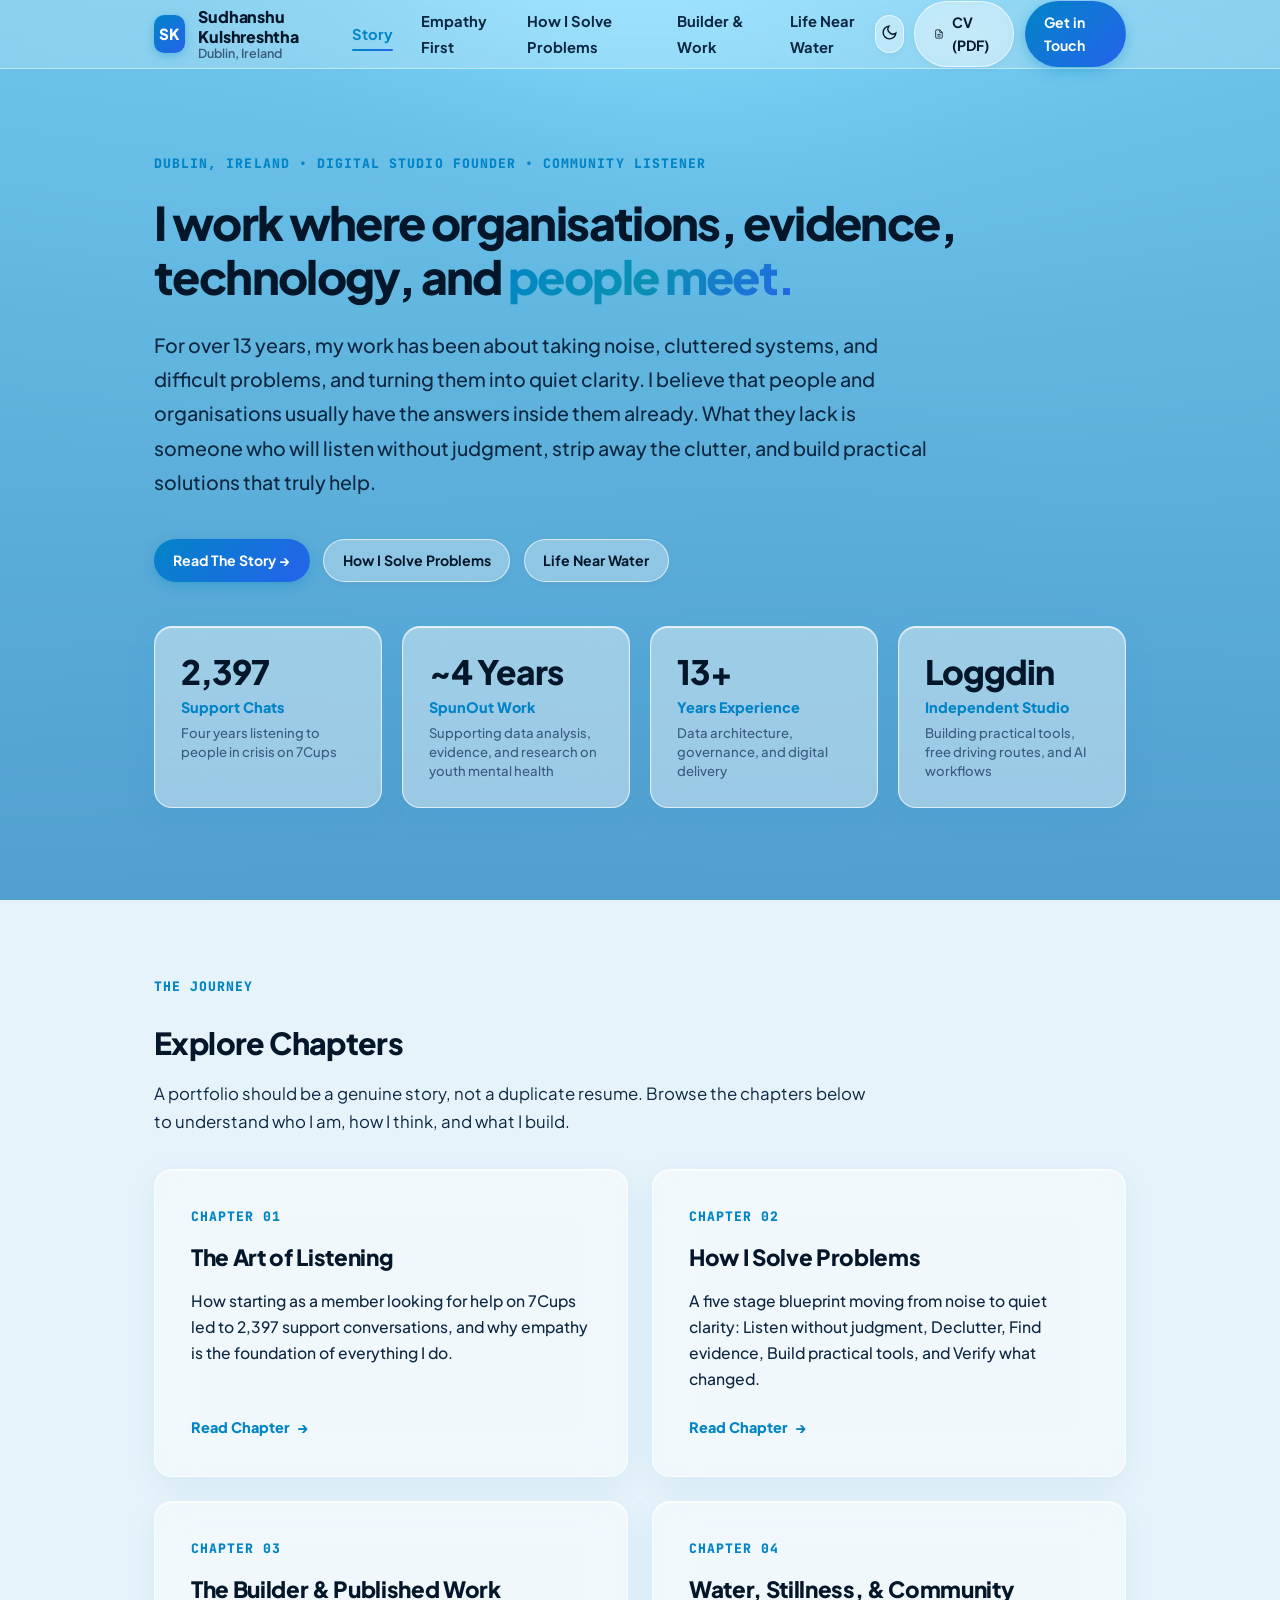
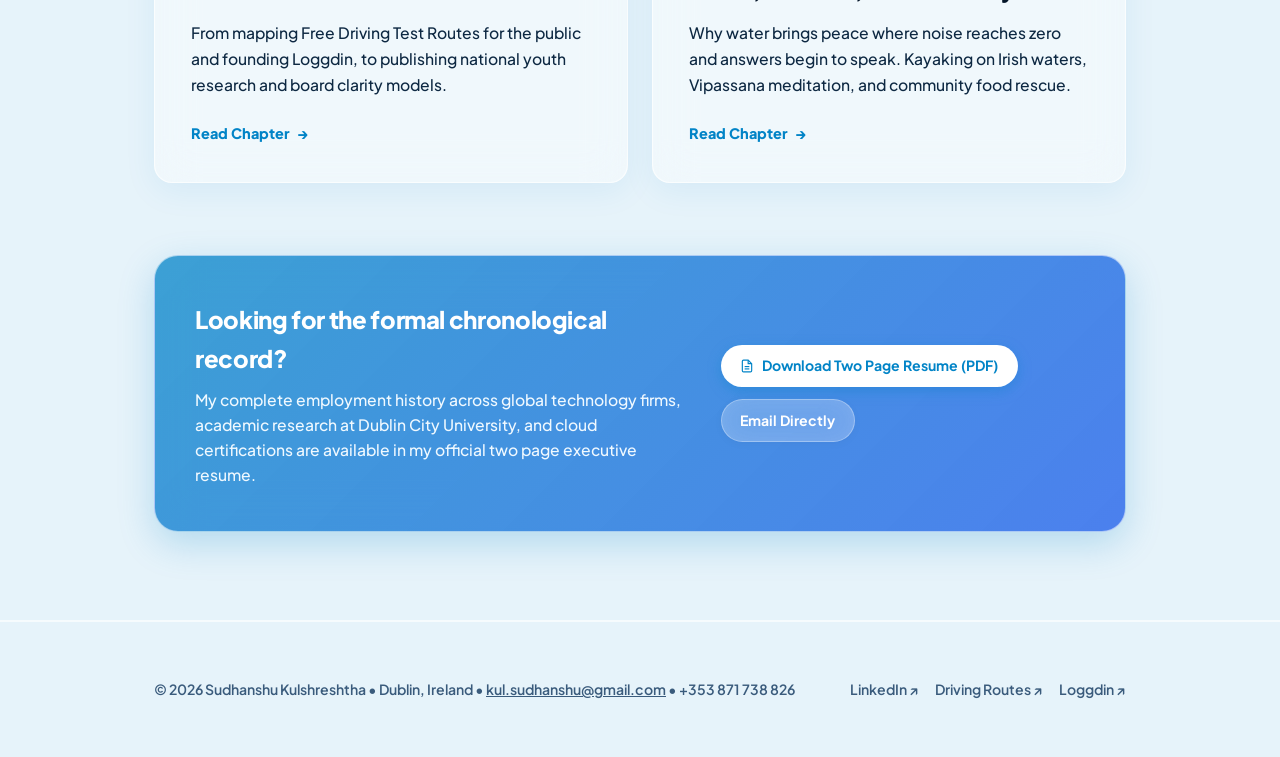
==== demo/index.html @ ec34da2f "Add separate story & water portfolio experience under /demo and /story for review" ====
<!DOCTYPE html>
<html lang="en" data-theme="light">
<head>
  <meta charset="UTF-8">
  <meta name="viewport" content="width=device-width, initial-scale=1.0">
  <title>Sudhanshu Kulshreshtha | Story & Work</title>
  <meta name="description" content="Personal story, problem solving philosophy, and public work of Sudhanshu Kulshreshtha.">
  <link rel="preconnect" href="https://fonts.googleapis.com">
  <link rel="preconnect" href="https://fonts.gstatic.com" crossorigin>
  <link href="https://fonts.googleapis.com/css2?family=Plus+Jakarta+Sans:wght@400;500;600;700;800&family=JetBrains+Mono:wght@500;700&display=swap" rel="stylesheet">
  <link rel="stylesheet" href="css/water.css">
</head>
<body>
  <div class="ambient-horizon"></div>

  <!-- Ocean Header Navigation -->
  <header class="site-header">
    <div class="container nav-row">
      <a href="index.html" class="brand-link">
        <div class="avatar-sea">SK</div>
        <div class="brand-meta">
          <h1>Sudhanshu Kulshreshtha</h1>
          <p>Dublin, Ireland</p>
        </div>
      </a>

      <nav>
        <ul class="nav-links">
          <li><a href="index.html" class="nav-item active">Story</a></li>
          <li><a href="empathy.html" class="nav-item">Empathy First</a></li>
          <li><a href="how-i-work.html" class="nav-item">How I Solve Problems</a></li>
          <li><a href="work.html" class="nav-item">Builder & Work</a></li>
          <li><a href="life.html" class="nav-item">Life Near Water</a></li>
        </ul>
      </nav>

      <div class="nav-controls">
        <button id="water-theme-toggle" class="btn-icon" aria-label="Toggle Theme" title="Toggle Sunrise or Twilight Theme">
          <span id="water-theme-icon">
            <svg width="17" height="17" viewBox="0 0 24 24" fill="none" stroke="currentColor" stroke-width="2"><path d="M21 12.79A9 9 0 1 1 11.21 3 7 7 0 0 0 21 12.79z"></path></svg>
          </span>
        </button>

        <a href="../Sudhanshu_Kulshreshtha_Resume.pdf" download="Sudhanshu_Kulshreshtha_Resume.pdf" class="btn btn-outline">
          <svg width="14" height="14" viewBox="0 0 24 24" fill="none" stroke="currentColor" stroke-width="2"><path d="M14 2H6a2 2 0 0 0-2 2v16a2 2 0 0 0 2 2h12a2 2 0 0 0 2-2V8z"></path><polyline points="14 2 14 8 20 8"></polyline><line x1="16" y1="13" x2="8" y2="13"></line><line x1="16" y1="17" x2="8" y2="17"></line></svg>
          <span>CV (PDF)</span>
        </a>

        <a href="mailto:kul.sudhanshu@gmail.com" class="btn btn-primary">
          <span>Get in Touch</span>
        </a>
      </div>
    </div>
  </header>

  <main>
    <!-- Prologue Hero Section -->
    <section class="page-hero">
      <div class="container">
        <div class="page-eyebrow">
          <span>Dublin, Ireland &bull; Digital Studio Founder &bull; Community Listener</span>
        </div>

        <h1 class="page-title">
          I work where organisations, evidence, technology, and <span class="water-gradient-text">people meet.</span>
        </h1>

        <p class="page-lede">
          For over 13 years, my work has been about taking noise, cluttered systems, and difficult problems, and turning them into quiet clarity. I believe that people and organisations usually have the answers inside them already. What they lack is someone who will listen without judgment, strip away the clutter, and build practical solutions that truly help.
        </p>

        <div style="display: flex; gap: 0.85rem; flex-wrap: wrap;">
          <a href="empathy.html" class="btn btn-primary">
            <span>Read The Story &rarr;</span>
          </a>
          <a href="how-i-work.html" class="btn btn-outline">
            <span>How I Solve Problems</span>
          </a>
          <a href="life.html" class="btn btn-outline">
            <span>Life Near Water</span>
          </a>
        </div>

        <!-- Ambient Wave Horizon -->
        <div class="wave-canvas-wrapper">
          <div class="wave-layer wave-1"></div>
          <div class="wave-layer wave-2"></div>
        </div>

        <!-- Water Proof Grid -->
        <div class="stat-water-grid">
          <div class="stat-water-card">
            <div class="stat-water-val">2,397</div>
            <div class="stat-water-label">Support Chats</div>
            <div class="stat-water-desc">Four years listening to people in crisis on 7Cups</div>
          </div>
          <div class="stat-water-card">
            <div class="stat-water-val">~4 Years</div>
            <div class="stat-water-label">SpunOut Work</div>
            <div class="stat-water-desc">Supporting data analysis, evidence, and research on youth mental health</div>
          </div>
          <div class="stat-water-card">
            <div class="stat-water-val">13+</div>
            <div class="stat-water-label">Years Experience</div>
            <div class="stat-water-desc">Data architecture, governance, and digital delivery</div>
          </div>
          <div class="stat-water-card">
            <div class="stat-water-val">Loggdin</div>
            <div class="stat-water-label">Independent Studio</div>
            <div class="stat-water-desc">Building practical tools, free driving routes, and AI workflows</div>
          </div>
        </div>
      </div>
    </section>

    <!-- Chapter Guide Section -->
    <section class="story-block">
      <div class="container">
        <div class="page-eyebrow">The Journey</div>
        <h2 style="font-size: 1.9rem; font-weight: 800; letter-spacing: -0.02em; margin-bottom: 0.75rem;">
          Explore Chapters
        </h2>
        <p style="font-size: 1.05rem; line-height: 1.7; color: var(--text-body); max-width: 720px; margin-bottom: 2rem;">
          A portfolio should be a genuine story, not a duplicate resume. Browse the chapters below to understand who I am, how I think, and what I build.
        </p>

        <div class="chapter-cards-grid">
          <a href="empathy.html" class="chapter-card">
            <div>
              <div class="chapter-card-num">Chapter 01</div>
              <h3>The Art of Listening</h3>
              <p>
                How starting as a member looking for help on 7Cups led to 2,397 support conversations, and why empathy is the foundation of everything I do.
              </p>
            </div>
            <div class="chapter-link-arrow">
              <span>Read Chapter</span> &rarr;
            </div>
          </a>

          <a href="how-i-work.html" class="chapter-card">
            <div>
              <div class="chapter-card-num">Chapter 02</div>
              <h3>How I Solve Problems</h3>
              <p>
                A five stage blueprint moving from noise to quiet clarity: Listen without judgment, Declutter, Find evidence, Build practical tools, and Verify what changed.
              </p>
            </div>
            <div class="chapter-link-arrow">
              <span>Read Chapter</span> &rarr;
            </div>
          </a>

          <a href="work.html" class="chapter-card">
            <div>
              <div class="chapter-card-num">Chapter 03</div>
              <h3>The Builder & Published Work</h3>
              <p>
                From mapping Free Driving Test Routes for the public and founding Loggdin, to publishing national youth research and board clarity models.
              </p>
            </div>
            <div class="chapter-link-arrow">
              <span>Read Chapter</span> &rarr;
            </div>
          </a>

          <a href="life.html" class="chapter-card">
            <div>
              <div class="chapter-card-num">Chapter 04</div>
              <h3>Water, Stillness, & Community</h3>
              <p>
                Why water brings peace where noise reaches zero and answers begin to speak. Kayaking on Irish waters, Vipassana meditation, and community food rescue.
              </p>
            </div>
            <div class="chapter-link-arrow">
              <span>Read Chapter</span> &rarr;
            </div>
          </a>
        </div>

        <!-- Resume Dossier Banner -->
        <div class="resume-dossier-callout">
          <div>
            <h3>Looking for the formal chronological record?</h3>
            <p>
              My complete employment history across global technology firms, academic research at Dublin City University, and cloud certifications are available in my official two page executive resume.
            </p>
          </div>
          <div style="display: flex; gap: 0.75rem; flex-wrap: wrap;">
            <a href="../Sudhanshu_Kulshreshtha_Resume.pdf" download="Sudhanshu_Kulshreshtha_Resume.pdf" class="btn btn-primary">
              <svg width="14" height="14" viewBox="0 0 24 24" fill="none" stroke="currentColor" stroke-width="2"><path d="M14 2H6a2 2 0 0 0-2 2v16a2 2 0 0 0 2 2h12a2 2 0 0 0 2-2V8z"></path><polyline points="14 2 14 8 20 8"></polyline><line x1="16" y1="13" x2="8" y2="13"></line><line x1="16" y1="17" x2="8" y2="17"></line></svg>
              <span>Download Two Page Resume (PDF)</span>
            </a>
            <a href="mailto:kul.sudhanshu@gmail.com" class="btn btn-outline" style="color: #ffffff; border-color: rgba(255,255,255,0.3);">
              <span>Email Directly</span>
            </a>
          </div>
        </div>
      </div>
    </section>
  </main>

  <!-- Ocean Footer -->
  <footer class="site-footer">
    <div class="container footer-content">
      <div>
        &copy; 2026 Sudhanshu Kulshreshtha &bull; Dublin, Ireland &bull; <a href="mailto:kul.sudhanshu@gmail.com" style="color: inherit; text-decoration: underline;">kul.sudhanshu@gmail.com</a> &bull; +353 871 738 826
      </div>
      <div style="display: flex; gap: 1rem;">
        <a href="https://linkedin.com/in/sudhanshu-kulshreshtha" target="_blank" rel="noopener noreferrer" style="color: inherit; text-decoration: none;">LinkedIn &nearr;</a>
        <a href="https://freedrivingtestroutes.netlify.app/" target="_blank" rel="noopener noreferrer" style="color: inherit; text-decoration: none;">Driving Routes &nearr;</a>
        <a href="https://loggdin.com" target="_blank" rel="noopener noreferrer" style="color: inherit; text-decoration: none;">Loggdin &nearr;</a>
      </div>
    </div>
  </footer>

  <script src="js/water-canvas.js"></script>
  <script src="js/water.js"></script>
</body>
</html>
---- demo/css/water.css ----
/**
 * Ocean, Sunny Blue, & Luminous Sunset Design System
 * Pure Liquid Glassmorphism Edition
 * Seamless header, zero white boxes, balanced water illumination.
 */

:root {
  /* DAY: Sunlit Ocean Water Palette */
  --sunny-sky: #0284c7;
  --sunny-azure: #2563eb;
  --sunny-turquoise: #0891b2;
  --sunny-gold: #f59e0b;
  --sunny-foam: #dbeafe;

  --accent-primary: #0284c7;
  --accent-secondary: #2563eb;

  --bg-page: #e6f3fa;
  
  /* Crystalline Liquid Glass Surfaces */
  --bg-surface: rgba(255, 255, 255, 0.35);
  --bg-card: rgba(255, 255, 255, 0.42);
  --border-calm: rgba(255, 255, 255, 0.65);
  --border-focus: rgba(2, 132, 199, 0.50);

  --text-lead: #041629;
  --text-body: #0d2842;
  --text-muted: #3a5b7c;

  --font-display: 'Plus Jakarta Sans', -apple-system, BlinkMacSystemFont, sans-serif;
  --font-mono: 'JetBrains Mono', monospace;

  --radius-sm: 10px;
  --radius-md: 18px;
  --radius-lg: 24px;
  --radius-full: 9999px;

  --shadow-water: inset 0 1px 1px rgba(255, 255, 255, 0.8), 0 8px 32px rgba(2, 132, 199, 0.08);
  --shadow-hover: inset 0 1px 2px rgba(255, 255, 255, 0.95), 0 16px 40px rgba(2, 132, 199, 0.16);

  --transition-calm: 0.25s cubic-bezier(0.16, 1, 0.3, 1);
}

[data-theme="dark"] {
  /* SUNSET: Luminous Sunset over Midnight Ocean */
  --sunset-rose: #f43f5e;
  --sunset-coral: #f97316;
  --sunset-gold: #facc15;
  --sunset-violet: #8b5cf6;
  --sunset-foam: #0d1226;

  --accent-primary: #f43f5e;
  --accent-secondary: #f97316;

  --bg-page: #050814;
  
  /* Crystalline Midnight Liquid Glass */
  --bg-surface: rgba(13, 18, 36, 0.45);
  --bg-card: rgba(16, 23, 44, 0.50);
  --border-calm: rgba(255, 255, 255, 0.15);
  --border-focus: rgba(244, 63, 94, 0.55);

  --text-lead: #f8fafc;
  --text-body: #e2e8f0;
  --text-muted: #94a3b8;

  --shadow-water: inset 0 1px 1px rgba(255, 255, 255, 0.15), 0 8px 32px rgba(0, 0, 0, 0.55);
  --shadow-hover: inset 0 1px 2px rgba(255, 255, 255, 0.25), 0 16px 40px rgba(244, 63, 94, 0.20);
}

*, *::before, *::after {
  box-sizing: border-box;
  margin: 0;
  padding: 0;
}

html {
  scroll-behavior: smooth;
  font-size: 16px;
}

body {
  font-family: var(--font-display);
  background-color: var(--bg-page);
  color: var(--text-lead);
  line-height: 1.65;
  transition: background-color var(--transition-calm), color var(--transition-calm);
  -webkit-font-smoothing: antialiased;
  position: relative;
  overflow-x: hidden;
  min-height: 100vh;
}

.container {
  width: 100%;
  max-width: 1020px;
  margin: 0 auto;
  padding: 0 1.5rem;
  position: relative;
  z-index: 1;
}

/* Header Navigation (Sheer Borderless Water Glass) */
.site-header {
  position: sticky;
  top: 0;
  z-index: 100;
  background: rgba(255, 255, 255, 0.22);
  backdrop-filter: blur(24px);
  -webkit-backdrop-filter: blur(24px);
  border-bottom: 1px solid rgba(255, 255, 255, 0.45);
  transition: background var(--transition-calm), border-color var(--transition-calm);
}

[data-theme="dark"] .site-header {
  background: rgba(5, 8, 20, 0.35);
  border-bottom: 1px solid rgba(255, 255, 255, 0.10);
}

.nav-row {
  display: flex;
  align-items: center;
  justify-content: space-between;
  height: 68px;
}

.brand-link {
  display: flex;
  align-items: center;
  gap: 0.85rem;
  text-decoration: none;
  color: var(--text-lead);
}

.avatar-sea {
  width: 38px;
  height: 38px;
  border-radius: var(--radius-sm);
  background: linear-gradient(135deg, var(--sunny-sky) 0%, var(--sunny-azure) 100%);
  color: #ffffff;
  display: flex;
  align-items: center;
  justify-content: center;
  font-weight: 800;
  font-size: 0.95rem;
  box-shadow: 0 3px 10px rgba(2, 132, 199, 0.35);
}

[data-theme="dark"] .avatar-sea {
  background: linear-gradient(135deg, #f43f5e 0%, #f97316 100%);
  color: #ffffff;
  box-shadow: 0 3px 12px rgba(244, 63, 94, 0.35);
}

.brand-meta h1 {
  font-size: 1rem;
  font-weight: 800;
  letter-spacing: -0.015em;
  line-height: 1.2;
}

.brand-meta p {
  font-size: 0.78rem;
  color: var(--text-muted);
  line-height: 1.2;
  font-weight: 600;
}

.nav-links {
  display: flex;
  align-items: center;
  list-style: none;
  gap: 1.75rem;
}

.nav-item {
  text-decoration: none;
  font-size: 0.92rem;
  font-weight: 700;
  color: var(--text-body);
  position: relative;
  padding: 0.35rem 0;
  transition: color var(--transition-calm);
}

.nav-item:hover,
.nav-item.active {
  color: var(--accent-primary);
}

.nav-item.active::after {
  content: '';
  position: absolute;
  bottom: -3px;
  left: 0;
  right: 0;
  height: 2.5px;
  background: linear-gradient(90deg, var(--accent-primary), var(--accent-secondary));
  border-radius: var(--radius-full);
}

.nav-controls {
  display: flex;
  align-items: center;
  gap: 0.65rem;
}

/* Buttons */
.btn {
  display: inline-flex;
  align-items: center;
  gap: 0.5rem;
  padding: 0.55rem 1.15rem;
  font-size: 0.88rem;
  font-weight: 700;
  border-radius: var(--radius-full);
  text-decoration: none;
  transition: all var(--transition-calm);
  cursor: pointer;
  border: 1px solid transparent;
}

.btn-primary {
  background: linear-gradient(135deg, #0284c7 0%, #2563eb 100%);
  color: #ffffff;
  box-shadow: 0 4px 14px rgba(2, 132, 199, 0.35);
}

[data-theme="dark"] .btn-primary {
  background: linear-gradient(135deg, #f43f5e 0%, #f97316 100%);
  color: #ffffff;
  box-shadow: 0 4px 16px rgba(244, 63, 94, 0.38);
}

.btn-primary:hover {
  transform: translateY(-1px);
  filter: brightness(1.08);
}

/* Sheer Water Glass Outline Button (No white box) */
.btn-outline {
  background: rgba(255, 255, 255, 0.32);
  backdrop-filter: blur(16px);
  -webkit-backdrop-filter: blur(16px);
  border: 1px solid rgba(255, 255, 255, 0.65);
  color: var(--text-lead);
  box-shadow: 0 2px 8px rgba(0, 0, 0, 0.04);
}

[data-theme="dark"] .btn-outline {
  background: rgba(255, 255, 255, 0.08);
  border: 1px solid rgba(255, 255, 255, 0.20);
  color: #f8fafc;
}

.btn-outline:hover {
  border-color: var(--accent-primary);
  color: var(--accent-primary);
  background: rgba(255, 255, 255, 0.55);
  transform: translateY(-1px);
}

/* Sheer Circular Glass Pebble Button (No white box) */
.btn-icon {
  width: 38px;
  height: 38px;
  padding: 0;
  display: flex;
  align-items: center;
  justify-content: center;
  border-radius: var(--radius-full);
  border: 1px solid rgba(255, 255, 255, 0.65);
  background: rgba(255, 255, 255, 0.32);
  backdrop-filter: blur(16px);
  -webkit-backdrop-filter: blur(16px);
  color: var(--text-lead);
  cursor: pointer;
  box-shadow: 0 2px 8px rgba(0, 0, 0, 0.04);
  transition: all var(--transition-calm);
}

[data-theme="dark"] .btn-icon {
  background: rgba(255, 255, 255, 0.08);
  border: 1px solid rgba(255, 255, 255, 0.20);
  color: #f8fafc;
}

.btn-icon:hover {
  border-color: var(--accent-primary);
  color: var(--accent-primary);
}

/* Page Layout */
.page-hero {
  padding: 5rem 0 4rem;
}

.page-eyebrow {
  font-family: var(--font-mono);
  font-size: 0.82rem;
  font-weight: 800;
  letter-spacing: 0.08em;
  text-transform: uppercase;
  color: var(--sunny-sky);
  display: inline-flex;
  align-items: center;
  gap: 0.55rem;
  margin-bottom: 1.25rem;
}

[data-theme="dark"] .page-eyebrow {
  color: var(--sunset-coral);
}

.sunrise-sun {
  width: 9px;
  height: 9px;
  border-radius: 50%;
  background: var(--sunny-gold);
  box-shadow: 0 0 8px var(--sunny-gold);
  animation: sunPulse 3s infinite alternate;
}

[data-theme="dark"] .sunrise-sun {
  background: #f43f5e;
  box-shadow: 0 0 8px rgba(244, 63, 94, 0.6);
}

@keyframes sunPulse {
  0% { transform: scale(0.9); opacity: 0.8; }
  100% { transform: scale(1.2); opacity: 1; }
}

.page-title {
  font-size: 2.9rem;
  font-weight: 800;
  letter-spacing: -0.035em;
  line-height: 1.18;
  color: var(--text-lead);
  margin-bottom: 1.5rem;
  max-width: 900px;
}

.water-gradient-text {
  background: linear-gradient(135deg, #0284c7 0%, #0891b2 50%, #2563eb 100%);
  -webkit-background-clip: text;
  -webkit-text-fill-color: transparent;
}

[data-theme="dark"] .water-gradient-text {
  background: linear-gradient(135deg, #fb7185 0%, #f97316 45%, #facc15 100%);
  -webkit-background-clip: text;
  -webkit-text-fill-color: transparent;
}

.page-lede {
  font-size: 1.22rem;
  line-height: 1.75;
  color: var(--text-body);
  max-width: 780px;
  margin-bottom: 2.5rem;
  font-weight: 500;
}

/* Story Quote Box */
.story-block {
  padding: 3.5rem 0;
  border-bottom: 1px solid var(--border-calm);
}

.story-quote-box {
  background: var(--bg-surface);
  backdrop-filter: blur(20px);
  -webkit-backdrop-filter: blur(20px);
  border-left: 4px solid var(--accent-primary);
  border-top: 1px solid var(--border-calm);
  border-right: 1px solid var(--border-calm);
  border-bottom: 1px solid var(--border-calm);
  border-radius: 0 var(--radius-md) var(--radius-md) 0;
  padding: 2.25rem 2.5rem;
  margin: 2.75rem 0;
  box-shadow: var(--shadow-water);
}

.story-quote-text {
  font-size: 1.18rem;
  line-height: 1.75;
  color: var(--text-lead);
  font-style: italic;
  margin-bottom: 1rem;
}

.story-quote-meta {
  font-size: 0.86rem;
  font-weight: 700;
  color: var(--accent-primary);
}

/* Stat Grid (Crystal Liquid Glass) */
.stat-water-grid {
  display: grid;
  grid-template-columns: repeat(4, 1fr);
  gap: 1.25rem;
  margin: 2.75rem 0;
}

.stat-water-card {
  background: var(--bg-card);
  backdrop-filter: blur(20px);
  -webkit-backdrop-filter: blur(20px);
  border: 1px solid var(--border-calm);
  border-radius: var(--radius-md);
  padding: 1.65rem;
  box-shadow: var(--shadow-water);
  transition: transform var(--transition-calm), border-color var(--transition-calm), box-shadow var(--transition-calm);
}

.stat-water-card:hover {
  transform: translateY(-3px);
  border-color: var(--border-focus);
  box-shadow: var(--shadow-hover);
  background: rgba(255, 255, 255, 0.52);
}

[data-theme="dark"] .stat-water-card:hover {
  background: rgba(255, 255, 255, 0.12);
}

.stat-water-val {
  font-size: 2.1rem;
  font-weight: 800;
  color: var(--text-lead);
  line-height: 1.1;
  margin-bottom: 0.35rem;
  letter-spacing: -0.03em;
}

.stat-water-label {
  font-size: 0.9rem;
  font-weight: 800;
  color: var(--accent-primary);
  margin-bottom: 0.25rem;
}

.stat-water-desc {
  font-size: 0.82rem;
  line-height: 1.45;
  color: var(--text-muted);
  font-weight: 500;
}

/* Chapter Cards Grid (Liquid Crystal Glassmorphism) */
.chapter-cards-grid {
  display: grid;
  grid-template-columns: repeat(2, 1fr);
  gap: 1.5rem;
  margin-top: 2rem;
}

.chapter-card {
  background: var(--bg-card);
  backdrop-filter: blur(20px);
  -webkit-backdrop-filter: blur(20px);
  border: 1px solid var(--border-calm);
  border-radius: var(--radius-md);
  padding: 2.25rem;
  text-decoration: none;
  color: inherit;
  box-shadow: var(--shadow-water);
  display: flex;
  flex-direction: column;
  justify-content: space-between;
  transition: all var(--transition-calm);
}

.chapter-card:hover {
  transform: translateY(-4px);
  border-color: var(--border-focus);
  box-shadow: var(--shadow-hover);
  background: rgba(255, 255, 255, 0.55);
}

[data-theme="dark"] .chapter-card:hover {
  background: rgba(255, 255, 255, 0.12);
}

.chapter-card-num {
  font-family: var(--font-mono);
  font-size: 0.82rem;
  font-weight: 800;
  color: var(--accent-primary);
  text-transform: uppercase;
  letter-spacing: 0.08em;
  margin-bottom: 0.75rem;
}

.chapter-card h3 {
  font-size: 1.4rem;
  font-weight: 800;
  color: var(--text-lead);
  letter-spacing: -0.015em;
  margin-bottom: 0.75rem;
}

.chapter-card p {
  font-size: 0.98rem;
  line-height: 1.65;
  color: var(--text-body);
  margin-bottom: 1.5rem;
  font-weight: 500;
}

.chapter-link-arrow {
  display: inline-flex;
  align-items: center;
  gap: 0.45rem;
  font-size: 0.9rem;
  font-weight: 800;
  color: var(--accent-primary);
}

/* Sentiments Filter & Tiles */
.sentiment-chips-row {
  display: flex;
  flex-wrap: wrap;
  gap: 0.55rem;
  margin-bottom: 2rem;
}

.chip-btn {
  padding: 0.5rem 1.1rem;
  font-size: 0.86rem;
  font-weight: 700;
  border-radius: var(--radius-full);
  background: var(--bg-surface);
  backdrop-filter: blur(16px);
  -webkit-backdrop-filter: blur(16px);
  border: 1px solid var(--border-calm);
  color: var(--text-body);
  cursor: pointer;
  box-shadow: var(--shadow-water);
  transition: all var(--transition-calm);
}

.chip-btn:hover {
  border-color: var(--accent-primary);
  color: var(--accent-primary);
  background: rgba(255, 255, 255, 0.55);
}

.chip-btn.active {
  background: linear-gradient(135deg, var(--sunny-sky) 0%, var(--sunny-azure) 100%);
  color: #ffffff;
  border-color: transparent;
  box-shadow: 0 4px 12px rgba(2, 132, 199, 0.35);
}

[data-theme="dark"] .chip-btn.active {
  background: linear-gradient(135deg, #f43f5e 0%, #f97316 100%);
  box-shadow: 0 4px 14px rgba(244, 63, 94, 0.4);
}

.sentiments-masonry {
  display: grid;
  grid-template-columns: repeat(3, 1fr);
  gap: 1.25rem;
}

.sentiment-tile {
  background: var(--bg-surface);
  backdrop-filter: blur(20px);
  -webkit-backdrop-filter: blur(20px);
  border: 1px solid var(--border-calm);
  border-radius: var(--radius-md);
  padding: 1.85rem;
  display: flex;
  flex-direction: column;
  justify-content: space-between;
  box-shadow: var(--shadow-water);
  transition: transform var(--transition-calm), border-color var(--transition-calm);
}

.sentiment-tile:hover {
  transform: translateY(-3px);
  border-color: var(--border-focus);
  background: rgba(255, 255, 255, 0.55);
}

[data-theme="dark"] .sentiment-tile:hover {
  background: rgba(255, 255, 255, 0.12);
}

.sentiment-tile-tag {
  font-size: 0.74rem;
  font-weight: 800;
  letter-spacing: 0.06em;
  text-transform: uppercase;
  color: var(--accent-primary);
  margin-bottom: 0.85rem;
}

.sentiment-tile-quote {
  font-size: 0.98rem;
  line-height: 1.65;
  color: var(--text-body);
  font-style: italic;
  margin-bottom: 1.25rem;
  font-weight: 500;
}

.sentiment-tile-meta {
  font-size: 0.78rem;
  color: var(--text-muted);
  font-weight: 600;
}

/* Method Stepper */
.stepper-column {
  display: flex;
  flex-direction: column;
  gap: 1.75rem;
}

.stepper-box {
  background: var(--bg-surface);
  backdrop-filter: blur(20px);
  -webkit-backdrop-filter: blur(20px);
  border: 1px solid var(--border-calm);
  border-radius: var(--radius-md);
  padding: 2.25rem;
  display: grid;
  grid-template-columns: 85px 1fr;
  gap: 1.75rem;
  box-shadow: var(--shadow-water);
  transition: border-color var(--transition-calm);
}

.stepper-box:hover {
  border-color: var(--border-focus);
}

.stepper-indicator {
  width: 72px;
  height: 72px;
  border-radius: var(--radius-sm);
  background: linear-gradient(135deg, var(--sunny-sky) 0%, var(--sunny-azure) 100%);
  color: #ffffff;
  display: flex;
  flex-direction: column;
  align-items: center;
  justify-content: center;
  font-family: var(--font-mono);
  font-weight: 800;
  font-size: 1.3rem;
  box-shadow: 0 4px 14px rgba(2, 132, 199, 0.3);
}

[data-theme="dark"] .stepper-indicator {
  background: linear-gradient(135deg, #f43f5e 0%, #f97316 100%);
  color: #ffffff;
  box-shadow: 0 4px 14px rgba(244, 63, 94, 0.35);
}

.stepper-indicator span {
  font-size: 0.65rem;
  text-transform: uppercase;
  letter-spacing: 0.06em;
  color: #ffffff;
  opacity: 0.95;
}

.stepper-body h3 {
  font-size: 1.3rem;
  font-weight: 800;
  color: var(--text-lead);
  letter-spacing: -0.015em;
  margin-bottom: 0.5rem;
}

.stepper-body p {
  font-size: 0.98rem;
  line-height: 1.7;
  color: var(--text-body);
  margin-bottom: 0.85rem;
  font-weight: 500;
}

.stepper-practice {
  background: rgba(2, 132, 199, 0.08);
  padding: 0.95rem 1.25rem;
  border-radius: var(--radius-sm);
  border-left: 3px solid var(--accent-primary);
  font-size: 0.9rem;
  line-height: 1.55;
  color: var(--text-body);
  font-weight: 500;
}

[data-theme="dark"] .stepper-practice {
  background: rgba(244, 63, 94, 0.08);
}

/* Two Column Work Shelf */
.shelf-grid {
  display: grid;
  grid-template-columns: repeat(2, 1fr);
  gap: 1.75rem;
}

.shelf-box {
  background: var(--bg-surface);
  backdrop-filter: blur(20px);
  -webkit-backdrop-filter: blur(20px);
  border: 1px solid var(--border-calm);
  border-radius: var(--radius-md);
  padding: 2.25rem;
  box-shadow: var(--shadow-water);
  display: flex;
  flex-direction: column;
  justify-content: space-between;
  transition: transform var(--transition-calm), border-color var(--transition-calm);
}

.shelf-box:hover {
  transform: translateY(-3px);
  border-color: var(--border-focus);
  background: rgba(255, 255, 255, 0.55);
}

[data-theme="dark"] .shelf-box:hover {
  background: rgba(255, 255, 255, 0.12);
}

.shelf-tag {
  display: inline-block;
  font-size: 0.74rem;
  font-weight: 800;
  letter-spacing: 0.06em;
  text-transform: uppercase;
  color: var(--accent-primary);
  margin-bottom: 0.55rem;
}

.shelf-box h3 {
  font-size: 1.3rem;
  font-weight: 800;
  color: var(--text-lead);
  letter-spacing: -0.015em;
  margin-bottom: 0.65rem;
}

.shelf-box p {
  font-size: 0.98rem;
  line-height: 1.65;
  color: var(--text-body);
  margin-bottom: 1.25rem;
  font-weight: 500;
}

.shelf-metrics-row {
  display: flex;
  gap: 1.5rem;
  padding-top: 1.25rem;
  border-top: 1px solid var(--border-calm);
}

.shelf-stat-item h4 {
  font-size: 1.25rem;
  font-weight: 800;
  color: var(--text-lead);
}

.shelf-stat-item span {
  font-size: 0.75rem;
  color: var(--text-muted);
  font-weight: 600;
}

/* Life Photos Grid */
.photo-vignette-grid {
  display: grid;
  grid-template-columns: repeat(3, 1fr);
  gap: 1.25rem;
  margin: 2.5rem 0;
}

.photo-vignette-card {
  position: relative;
  border-radius: var(--radius-md);
  overflow: hidden;
  box-shadow: var(--shadow-water);
  border: 1px solid var(--border-calm);
  aspect-ratio: 4 / 5;
  background: var(--bg-surface);
}

.photo-vignette-card img {
  width: 100%;
  height: 100%;
  object-fit: cover;
  transition: transform 0.5s ease;
}

.photo-vignette-card:hover img {
  transform: scale(1.04);
}

.photo-vignette-caption {
  position: absolute;
  bottom: 0;
  left: 0;
  right: 0;
  padding: 1rem 1.25rem;
  background: linear-gradient(to top, rgba(5, 8, 20, 0.90) 0%, transparent 100%);
  color: #ffffff;
  font-size: 0.84rem;
  font-weight: 600;
}

/* Resume Banner */
.resume-dossier-callout {
  background: linear-gradient(135deg, rgba(2, 132, 199, 0.75) 0%, rgba(37, 99, 235, 0.80) 100%);
  backdrop-filter: blur(24px);
  -webkit-backdrop-filter: blur(24px);
  color: #ffffff;
  border-radius: var(--radius-lg);
  padding: 2.75rem 2.5rem;
  display: flex;
  align-items: center;
  justify-content: space-between;
  gap: 2rem;
  margin: 4.5rem 0 2rem;
  box-shadow: 0 12px 36px rgba(2, 132, 199, 0.22);
  border: 1px solid rgba(255, 255, 255, 0.55);
}

[data-theme="dark"] .resume-dossier-callout {
  background: linear-gradient(135deg, rgba(16, 23, 44, 0.75) 0%, rgba(30, 16, 38, 0.75) 100%);
  border-color: rgba(244, 63, 94, 0.35);
  box-shadow: 0 12px 36px rgba(0, 0, 0, 0.55);
}

.resume-dossier-callout h3 {
  font-size: 1.5rem;
  font-weight: 800;
  margin-bottom: 0.5rem;
  letter-spacing: -0.015em;
}

.resume-dossier-callout p {
  font-size: 0.98rem;
  line-height: 1.6;
  color: #f0f9ff;
  max-width: 600px;
  font-weight: 500;
}

[data-theme="dark"] .resume-dossier-callout p {
  color: #e2e8f0;
}

.resume-dossier-callout .btn-primary {
  background: #ffffff;
  color: #0284c7;
  white-space: nowrap;
}

[data-theme="dark"] .resume-dossier-callout .btn-primary {
  background: linear-gradient(135deg, #f43f5e 0%, #f97316 100%);
  color: #ffffff;
}

/* Footer */
.site-footer {
  padding: 3.5rem 0;
  border-top: 1px solid var(--border-calm);
  font-size: 0.88rem;
  color: var(--text-muted);
  font-weight: 600;
}

.footer-content {
  display: flex;
  align-items: center;
  justify-content: space-between;
}

/* Responsive */
@media (max-width: 900px) {
  .stat-water-grid {
    grid-template-columns: repeat(2, 1fr);
  }
  .chapter-cards-grid, .shelf-grid, .photo-vignette-grid {
    grid-template-columns: 1fr;
  }
  .sentiments-masonry {
    grid-template-columns: 1fr 1fr;
  }
  .stepper-box {
    grid-template-columns: 1fr;
  }
  .stepper-indicator {
    width: 52px;
    height: 52px;
    font-size: 1.1rem;
  }
  .resume-dossier-callout {
    flex-direction: column;
    align-items: flex-start;
  }
  .nav-links {
    display: none;
  }
}

@media (max-width: 600px) {
  .page-title {
    font-size: 2.2rem;
  }
  .stat-water-grid, .sentiments-masonry {
    grid-template-columns: 1fr;
  }
}
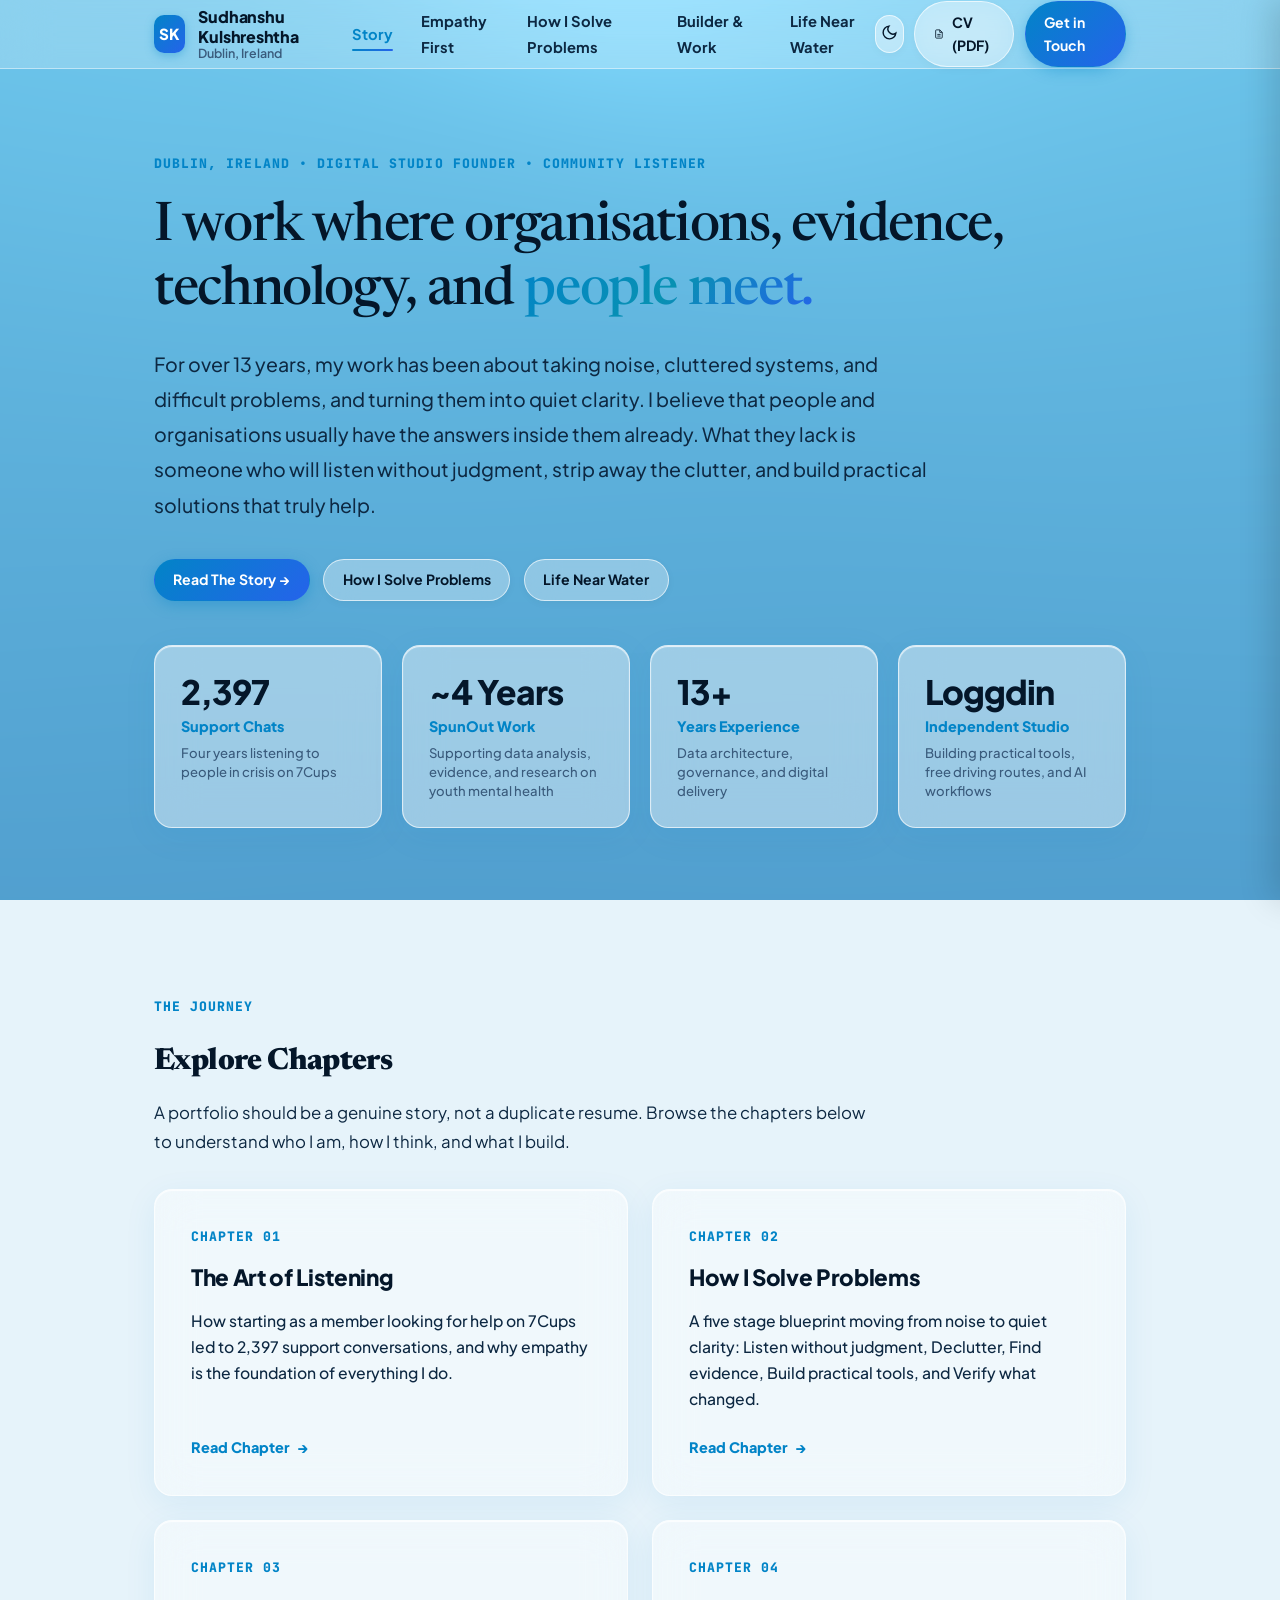
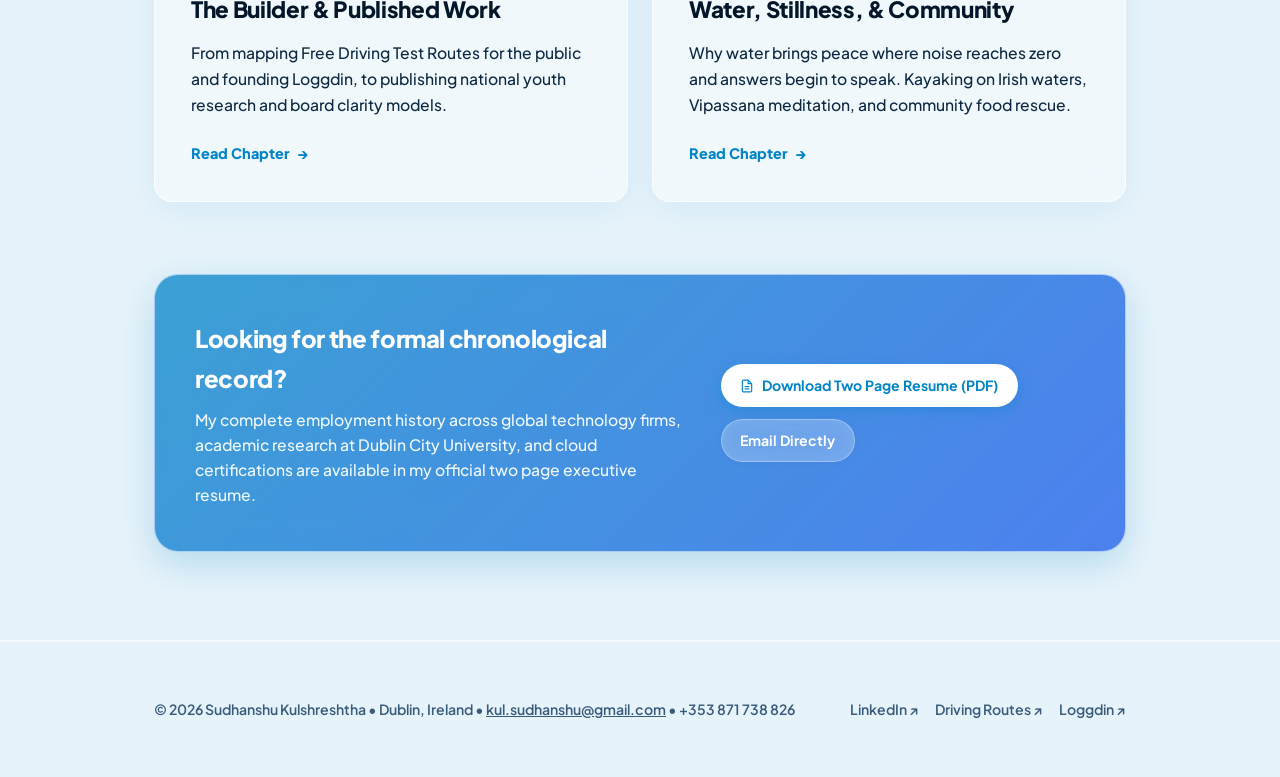
==== commit 890a0db9: "Elevate editorial typography with Newsreader, add mobile drawer navigation, and optimize touch water" ====
--- a/demo/index.html
+++ b/demo/index.html
@@ -7,7 +7,7 @@
   <meta name="description" content="Personal story, problem solving philosophy, and public work of Sudhanshu Kulshreshtha.">
   <link rel="preconnect" href="https://fonts.googleapis.com">
   <link rel="preconnect" href="https://fonts.gstatic.com" crossorigin>
-  <link href="https://fonts.googleapis.com/css2?family=Plus+Jakarta+Sans:wght@400;500;600;700;800&family=JetBrains+Mono:wght@500;700&display=swap" rel="stylesheet">
+  <link href="https://fonts.googleapis.com/css2?family=Newsreader:ital,opsz,wght@0,6..72,400;0,6..72,500;0,6..72,600;1,6..72,400;1,6..72,500&family=Plus+Jakarta+Sans:wght@400;500;600;700;800&family=JetBrains+Mono:wght@500;700&display=swap" rel="stylesheet">
   <link rel="stylesheet" href="css/water.css">
 </head>
 <body>
@@ -41,17 +41,76 @@
           </span>
         </button>
 
-        <a href="../Sudhanshu_Kulshreshtha_Resume.pdf" download="Sudhanshu_Kulshreshtha_Resume.pdf" class="btn btn-outline">
+        <a href="../Sudhanshu_Kulshreshtha_Resume.pdf" download="Sudhanshu_Kulshreshtha_Resume.pdf" class="btn btn-outline nav-cta-cv">
           <svg width="14" height="14" viewBox="0 0 24 24" fill="none" stroke="currentColor" stroke-width="2"><path d="M14 2H6a2 2 0 0 0-2 2v16a2 2 0 0 0 2 2h12a2 2 0 0 0 2-2V8z"></path><polyline points="14 2 14 8 20 8"></polyline><line x1="16" y1="13" x2="8" y2="13"></line><line x1="16" y1="17" x2="8" y2="17"></line></svg>
           <span>CV (PDF)</span>
         </a>
 
-        <a href="mailto:kul.sudhanshu@gmail.com" class="btn btn-primary">
+        <a href="mailto:kul.sudhanshu@gmail.com" class="btn btn-primary nav-cta-contact">
           <span>Get in Touch</span>
         </a>
+
+        <!-- Mobile Drawer Hamburger -->
+        <button id="mobile-menu-trigger" class="btn-hamburger" aria-label="Open Navigation Menu" aria-expanded="false">
+          <svg width="18" height="18" viewBox="0 0 24 24" fill="none" stroke="currentColor" stroke-width="2"><line x1="3" y1="12" x2="21" y2="12"></line><line x1="3" y1="6" x2="21" y2="6"></line><line x1="3" y1="18" x2="21" y2="18"></line></svg>
+        </button>
       </div>
     </div>
   </header>
+
+  <!-- Mobile Drawer & Backdrop -->
+  <div id="mobile-nav-overlay" class="mobile-drawer-overlay"></div>
+  <aside id="mobile-nav-drawer" class="mobile-drawer" aria-label="Mobile Navigation">
+    <div class="mobile-drawer-header">
+      <div class="mobile-drawer-title">Navigation &bull; Chapters</div>
+      <button id="mobile-drawer-close" class="mobile-drawer-close" aria-label="Close Navigation">
+        <svg width="16" height="16" viewBox="0 0 24 24" fill="none" stroke="currentColor" stroke-width="2"><line x1="18" y1="6" x2="6" y2="18"></line><line x1="6" y1="6" x2="18" y2="18"></line></svg>
+      </button>
+    </div>
+
+    <ul class="mobile-nav-list">
+      <li>
+        <a href="index.html" class="mobile-nav-link active">
+          <span class="mobile-nav-num">00</span>
+          <span>Story &amp; Prologue</span>
+        </a>
+      </li>
+      <li>
+        <a href="empathy.html" class="mobile-nav-link">
+          <span class="mobile-nav-num">01</span>
+          <span>Empathy First</span>
+        </a>
+      </li>
+      <li>
+        <a href="how-i-work.html" class="mobile-nav-link">
+          <span class="mobile-nav-num">02</span>
+          <span>How I Solve Problems</span>
+        </a>
+      </li>
+      <li>
+        <a href="work.html" class="mobile-nav-link">
+          <span class="mobile-nav-num">03</span>
+          <span>Builder &amp; Published Work</span>
+        </a>
+      </li>
+      <li>
+        <a href="life.html" class="mobile-nav-link">
+          <span class="mobile-nav-num">04</span>
+          <span>Life Near Water</span>
+        </a>
+      </li>
+    </ul>
+
+    <div class="mobile-drawer-actions">
+      <a href="../Sudhanshu_Kulshreshtha_Resume.pdf" download="Sudhanshu_Kulshreshtha_Resume.pdf" class="btn btn-outline">
+        <svg width="14" height="14" viewBox="0 0 24 24" fill="none" stroke="currentColor" stroke-width="2"><path d="M14 2H6a2 2 0 0 0-2 2v16a2 2 0 0 0 2 2h12a2 2 0 0 0 2-2V8z"></path><polyline points="14 2 14 8 20 8"></polyline><line x1="16" y1="13" x2="8" y2="13"></line><line x1="16" y1="17" x2="8" y2="17"></line></svg>
+        <span>Download CV (PDF)</span>
+      </a>
+      <a href="mailto:kul.sudhanshu@gmail.com" class="btn btn-primary">
+        <span>Get in Touch</span>
+      </a>
+    </div>
+  </aside>
 
   <main>
     <!-- Prologue Hero Section -->
@@ -69,7 +128,7 @@
           For over 13 years, my work has been about taking noise, cluttered systems, and difficult problems, and turning them into quiet clarity. I believe that people and organisations usually have the answers inside them already. What they lack is someone who will listen without judgment, strip away the clutter, and build practical solutions that truly help.
         </p>
 
-        <div style="display: flex; gap: 0.85rem; flex-wrap: wrap;">
+        <div class="hero-cta-row">
           <a href="empathy.html" class="btn btn-primary">
             <span>Read The Story &rarr;</span>
           </a>
--- a/demo/css/water.css
+++ b/demo/css/water.css
@@ -27,6 +27,7 @@
   --text-body: #0d2842;
   --text-muted: #3a5b7c;
 
+  --font-serif: 'Newsreader', Georgia, 'Times New Roman', serif;
   --font-display: 'Plus Jakarta Sans', -apple-system, BlinkMacSystemFont, sans-serif;
   --font-mono: 'JetBrains Mono', monospace;
 
@@ -290,6 +291,188 @@
   color: var(--accent-primary);
 }
 
+/* Hamburger Trigger (Mobile Only) */
+.btn-hamburger {
+  display: none;
+  width: 38px;
+  height: 38px;
+  padding: 0;
+  align-items: center;
+  justify-content: center;
+  border-radius: var(--radius-full);
+  border: 1px solid rgba(255, 255, 255, 0.65);
+  background: rgba(255, 255, 255, 0.32);
+  backdrop-filter: blur(16px);
+  -webkit-backdrop-filter: blur(16px);
+  color: var(--text-lead);
+  cursor: pointer;
+  box-shadow: 0 2px 8px rgba(0, 0, 0, 0.04);
+  transition: all var(--transition-calm);
+}
+
+[data-theme="dark"] .btn-hamburger {
+  background: rgba(255, 255, 255, 0.08);
+  border: 1px solid rgba(255, 255, 255, 0.20);
+  color: #f8fafc;
+}
+
+.btn-hamburger:hover {
+  border-color: var(--accent-primary);
+  color: var(--accent-primary);
+}
+
+/* Mobile Drawer Overlay */
+.mobile-drawer-overlay {
+  position: fixed;
+  inset: 0;
+  background: rgba(4, 22, 41, 0.45);
+  backdrop-filter: blur(8px);
+  -webkit-backdrop-filter: blur(8px);
+  z-index: 150;
+  opacity: 0;
+  pointer-events: none;
+  transition: opacity 0.3s ease;
+}
+
+.mobile-drawer-overlay.active {
+  opacity: 1;
+  pointer-events: auto;
+}
+
+/* Mobile Drawer Menu */
+.mobile-drawer {
+  position: fixed;
+  top: 0;
+  right: 0;
+  bottom: 0;
+  width: min(340px, 85vw);
+  background: rgba(240, 248, 255, 0.94);
+  backdrop-filter: blur(28px);
+  -webkit-backdrop-filter: blur(28px);
+  border-left: 1px solid rgba(255, 255, 255, 0.6);
+  box-shadow: -8px 0 32px rgba(0, 0, 0, 0.15);
+  z-index: 160;
+  transform: translateX(100%);
+  transition: transform 0.35s cubic-bezier(0.16, 1, 0.3, 1);
+  display: flex;
+  flex-direction: column;
+  padding: 1.75rem 1.5rem;
+  overflow-y: auto;
+}
+
+[data-theme="dark"] .mobile-drawer {
+  background: rgba(9, 14, 30, 0.96);
+  border-left: 1px solid rgba(255, 255, 255, 0.12);
+  box-shadow: -8px 0 40px rgba(0, 0, 0, 0.6);
+}
+
+.mobile-drawer.active {
+  transform: translateX(0);
+}
+
+.mobile-drawer-header {
+  display: flex;
+  align-items: center;
+  justify-content: space-between;
+  margin-bottom: 2rem;
+  padding-bottom: 1rem;
+  border-bottom: 1px solid rgba(0, 0, 0, 0.08);
+}
+
+[data-theme="dark"] .mobile-drawer-header {
+  border-bottom: 1px solid rgba(255, 255, 255, 0.1);
+}
+
+.mobile-drawer-title {
+  font-family: var(--font-mono);
+  font-size: 0.78rem;
+  font-weight: 700;
+  letter-spacing: 0.08em;
+  text-transform: uppercase;
+  color: var(--text-muted);
+}
+
+.mobile-drawer-close {
+  width: 36px;
+  height: 36px;
+  border-radius: var(--radius-full);
+  border: 1px solid rgba(0, 0, 0, 0.1);
+  background: transparent;
+  color: var(--text-lead);
+  display: flex;
+  align-items: center;
+  justify-content: center;
+  cursor: pointer;
+  transition: all var(--transition-calm);
+}
+
+[data-theme="dark"] .mobile-drawer-close {
+  border-color: rgba(255, 255, 255, 0.18);
+}
+
+.mobile-drawer-close:hover {
+  color: var(--accent-primary);
+  border-color: var(--accent-primary);
+}
+
+.mobile-nav-list {
+  list-style: none;
+  display: flex;
+  flex-direction: column;
+  gap: 0.5rem;
+  margin-bottom: 2rem;
+}
+
+.mobile-nav-link {
+  display: flex;
+  align-items: baseline;
+  gap: 0.85rem;
+  padding: 0.85rem 1rem;
+  text-decoration: none;
+  border-radius: var(--radius-sm);
+  color: var(--text-lead);
+  font-size: 1.05rem;
+  font-weight: 700;
+  transition: background var(--transition-calm), color var(--transition-calm);
+}
+
+.mobile-nav-num {
+  font-family: var(--font-mono);
+  font-size: 0.75rem;
+  color: var(--text-muted);
+  font-weight: 600;
+}
+
+.mobile-nav-link:hover,
+.mobile-nav-link.active {
+  background: rgba(2, 132, 199, 0.12);
+  color: var(--accent-primary);
+}
+
+[data-theme="dark"] .mobile-nav-link:hover,
+[data-theme="dark"] .mobile-nav-link.active {
+  background: rgba(244, 63, 94, 0.15);
+  color: var(--accent-primary);
+}
+
+.mobile-drawer-actions {
+  margin-top: auto;
+  display: flex;
+  flex-direction: column;
+  gap: 0.75rem;
+  padding-top: 1.5rem;
+  border-top: 1px solid rgba(0, 0, 0, 0.08);
+}
+
+[data-theme="dark"] .mobile-drawer-actions {
+  border-top: 1px solid rgba(255, 255, 255, 0.1);
+}
+
+.mobile-drawer-actions .btn {
+  justify-content: center;
+  width: 100%;
+}
+
 /* Page Layout */
 .page-hero {
   padding: 5rem 0 4rem;
@@ -332,13 +515,19 @@
 }
 
 .page-title {
-  font-size: 2.9rem;
-  font-weight: 800;
-  letter-spacing: -0.035em;
+  font-family: var(--font-serif);
+  font-size: clamp(2.2rem, 5vw, 3.4rem);
+  font-weight: 500;
+  letter-spacing: -0.025em;
   line-height: 1.18;
   color: var(--text-lead);
   margin-bottom: 1.5rem;
   max-width: 900px;
+}
+
+.page-title em, .page-title i {
+  font-style: italic;
+  font-weight: 400;
 }
 
 .water-gradient-text {
@@ -354,18 +543,25 @@
 }
 
 .page-lede {
-  font-size: 1.22rem;
-  line-height: 1.75;
+  font-size: clamp(1.05rem, 2vw, 1.22rem);
+  line-height: 1.8;
   color: var(--text-body);
   max-width: 780px;
-  margin-bottom: 2.5rem;
-  font-weight: 500;
+  margin-bottom: 2.25rem;
+  font-weight: 450;
 }
 
 /* Story Quote Box */
 .story-block {
   padding: 3.5rem 0;
   border-bottom: 1px solid var(--border-calm);
+}
+
+.story-block h2, .section-heading {
+  font-family: var(--font-serif);
+  font-size: clamp(1.6rem, 3.5vw, 2.1rem);
+  font-weight: 500;
+  letter-spacing: -0.015em;
 }
 
 .story-quote-box {
@@ -377,16 +573,18 @@
   border-right: 1px solid var(--border-calm);
   border-bottom: 1px solid var(--border-calm);
   border-radius: 0 var(--radius-md) var(--radius-md) 0;
-  padding: 2.25rem 2.5rem;
-  margin: 2.75rem 0;
+  padding: clamp(1.5rem, 3vw, 2.25rem) clamp(1.5rem, 3.5vw, 2.5rem);
+  margin: 2.5rem 0;
   box-shadow: var(--shadow-water);
 }
 
 .story-quote-text {
-  font-size: 1.18rem;
-  line-height: 1.75;
+  font-family: var(--font-serif);
+  font-size: clamp(1.2rem, 2.5vw, 1.45rem);
+  line-height: 1.7;
   color: var(--text-lead);
   font-style: italic;
+  font-weight: 400;
   margin-bottom: 1rem;
 }
 
@@ -885,39 +1083,103 @@
   justify-content: space-between;
 }
 
+.life-pillars-grid {
+  display: grid;
+  grid-template-columns: repeat(3, 1fr);
+  gap: 1.5rem;
+  margin: 3.5rem 0;
+}
+
+.hero-cta-row {
+  display: flex;
+  gap: 0.85rem;
+  flex-wrap: wrap;
+}
+
 /* Responsive */
 @media (max-width: 900px) {
+  .site-header .nav-row {
+    height: 60px;
+  }
+  .nav-links,
+  .nav-cta-cv,
+  .nav-cta-contact {
+    display: none !important;
+  }
+  .btn-hamburger {
+    display: flex;
+  }
+  .page-hero {
+    padding: 3.5rem 0 2.5rem;
+  }
   .stat-water-grid {
     grid-template-columns: repeat(2, 1fr);
+    gap: 0.85rem;
+  }
+  .stat-water-card {
+    padding: 1.25rem 1rem;
+  }
+  .stat-water-val {
+    font-size: 1.65rem;
   }
   .chapter-cards-grid, .shelf-grid, .photo-vignette-grid {
     grid-template-columns: 1fr;
+    gap: 1.25rem;
+  }
+  .life-pillars-grid {
+    grid-template-columns: 1fr;
+    gap: 1.25rem;
+    margin: 2rem 0;
   }
   .sentiments-masonry {
-    grid-template-columns: 1fr 1fr;
+    grid-template-columns: 1fr;
+    gap: 1rem;
   }
   .stepper-box {
     grid-template-columns: 1fr;
+    gap: 1rem;
   }
   .stepper-indicator {
-    width: 52px;
-    height: 52px;
-    font-size: 1.1rem;
+    width: 44px;
+    height: 44px;
+    font-size: 1.05rem;
   }
   .resume-dossier-callout {
     flex-direction: column;
     align-items: flex-start;
-  }
-  .nav-links {
-    display: none;
-  }
-}
-
-@media (max-width: 600px) {
-  .page-title {
-    font-size: 2.2rem;
-  }
-  .stat-water-grid, .sentiments-masonry {
+    gap: 1.25rem;
+    padding: 1.75rem 1.5rem;
+  }
+  .footer-content {
+    flex-direction: column;
+    gap: 1rem;
+    align-items: flex-start;
+  }
+}
+
+@media (max-width: 560px) {
+  .container {
+    padding: 0 1.15rem;
+  }
+  .brand-meta p {
+    display: none; /* Keeps header ultra-compact and prevents wrapping on small mobile */
+  }
+  .hero-cta-row {
+    flex-direction: column;
+    width: 100%;
+    gap: 0.75rem;
+  }
+  .hero-cta-row .btn {
+    width: 100%;
+    justify-content: center;
+  }
+  .stat-water-grid {
     grid-template-columns: 1fr;
   }
-}
+  .page-hero {
+    padding: 2.75rem 0 2rem;
+  }
+  .story-block {
+    padding: 2.5rem 0;
+  }
+}
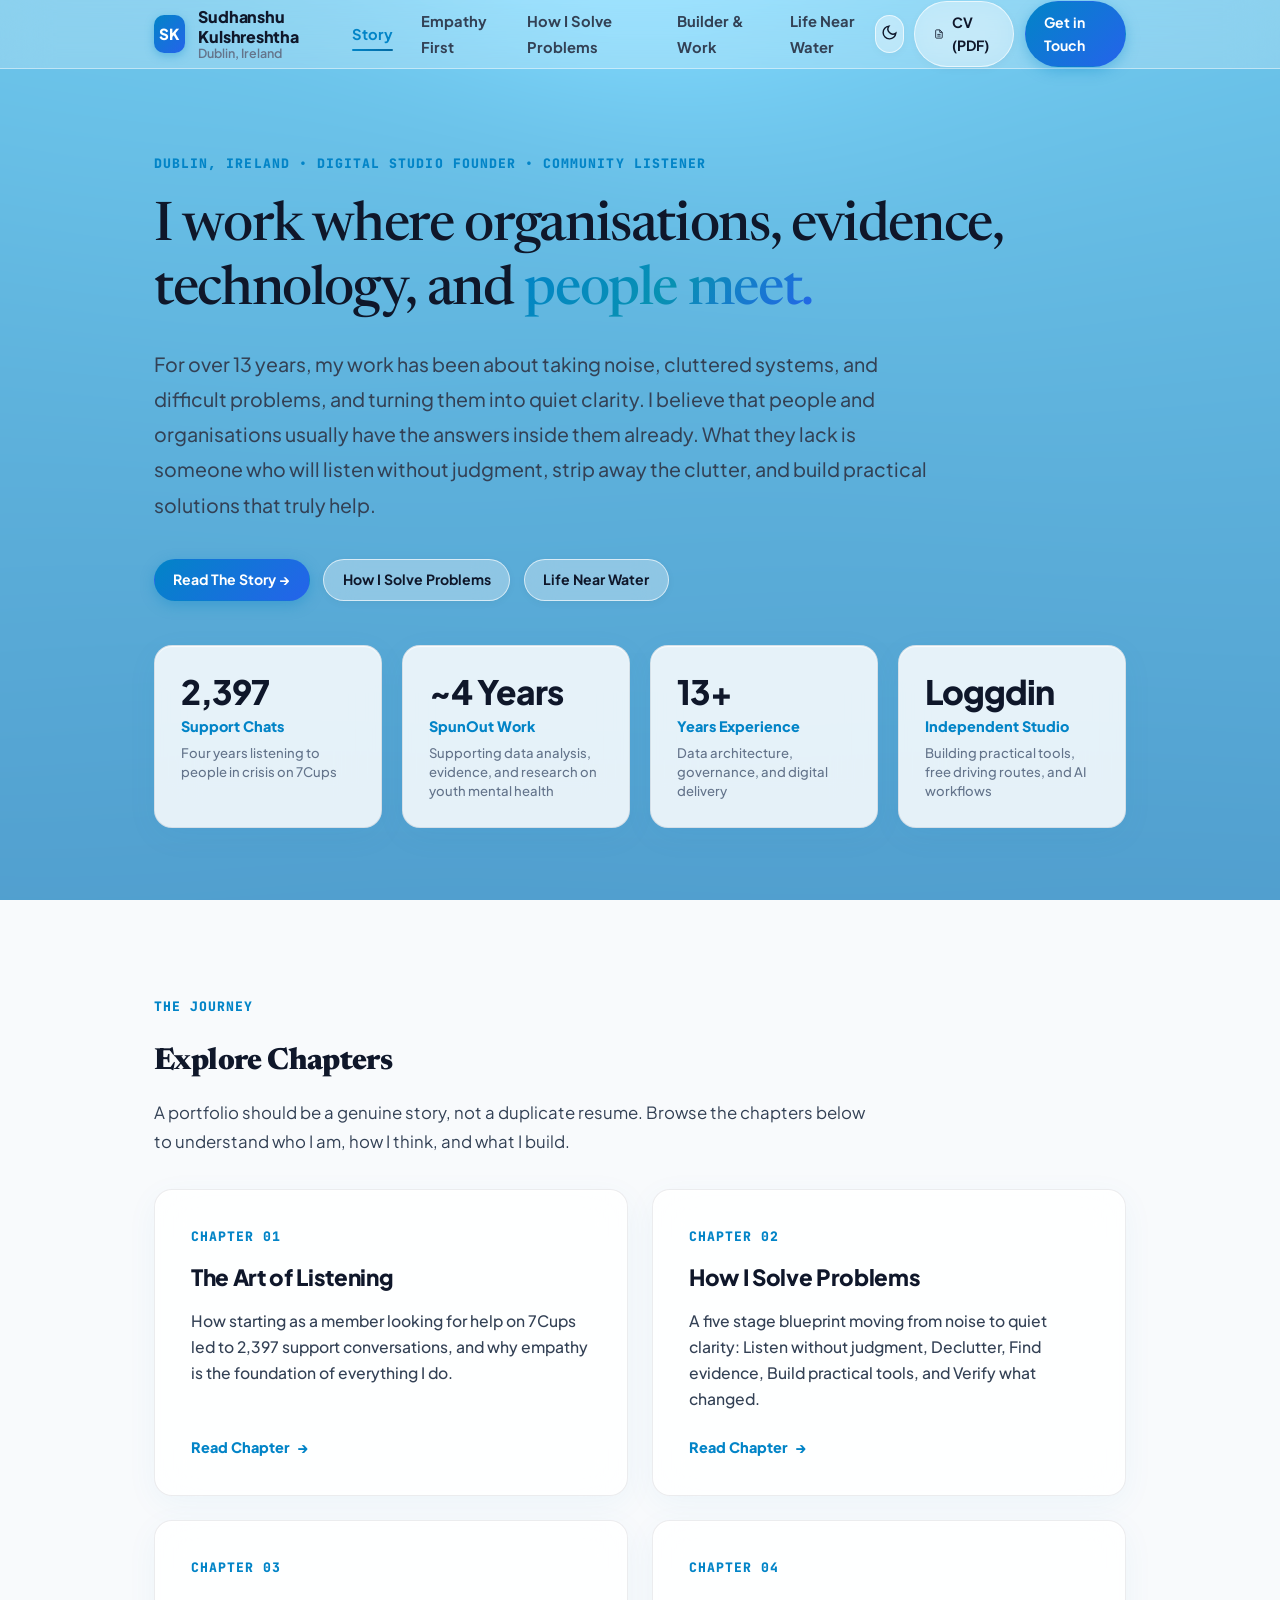
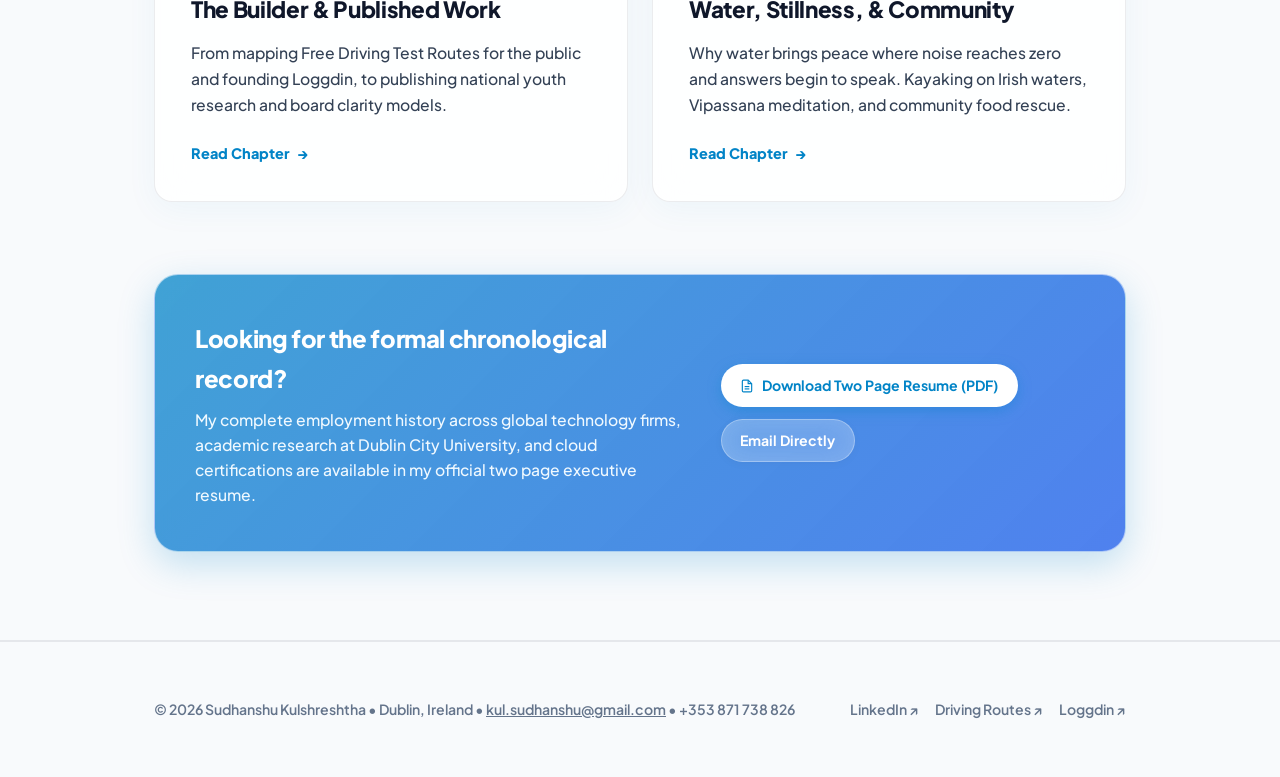
==== commit 2fd715d9: "Complete redesign: eliminate nested boxes with editorial method stream, add 100% opaque full-screen " ====
--- a/demo/index.html
+++ b/demo/index.html
@@ -58,50 +58,54 @@
     </div>
   </header>
 
-  <!-- Mobile Drawer & Backdrop -->
-  <div id="mobile-nav-overlay" class="mobile-drawer-overlay"></div>
-  <aside id="mobile-nav-drawer" class="mobile-drawer" aria-label="Mobile Navigation">
-    <div class="mobile-drawer-header">
-      <div class="mobile-drawer-title">Navigation &bull; Chapters</div>
-      <button id="mobile-drawer-close" class="mobile-drawer-close" aria-label="Close Navigation">
-        <svg width="16" height="16" viewBox="0 0 24 24" fill="none" stroke="currentColor" stroke-width="2"><line x1="18" y1="6" x2="6" y2="18"></line><line x1="6" y1="6" x2="18" y2="18"></line></svg>
+  <!-- Full-Screen Opaque Mobile Navigation Modal -->
+  <div id="mobile-menu-modal" class="mobile-menu-modal" aria-label="Mobile Navigation" role="dialog" aria-modal="true">
+    <div class="mobile-menu-top">
+      <a href="index.html" class="brand-link">
+        <div class="avatar-sea">SK</div>
+        <div class="brand-meta">
+          <h1>Sudhanshu Kulshreshtha</h1>
+        </div>
+      </a>
+      <button id="mobile-menu-close" class="mobile-menu-close" aria-label="Close Navigation">
+        <svg width="20" height="20" viewBox="0 0 24 24" fill="none" stroke="currentColor" stroke-width="2"><line x1="18" y1="6" x2="6" y2="18"></line><line x1="6" y1="6" x2="18" y2="18"></line></svg>
       </button>
     </div>
 
-    <ul class="mobile-nav-list">
-      <li>
-        <a href="index.html" class="mobile-nav-link active">
-          <span class="mobile-nav-num">00</span>
-          <span>Story &amp; Prologue</span>
-        </a>
-      </li>
-      <li>
-        <a href="empathy.html" class="mobile-nav-link">
-          <span class="mobile-nav-num">01</span>
-          <span>Empathy First</span>
-        </a>
-      </li>
-      <li>
-        <a href="how-i-work.html" class="mobile-nav-link">
-          <span class="mobile-nav-num">02</span>
-          <span>How I Solve Problems</span>
-        </a>
-      </li>
-      <li>
-        <a href="work.html" class="mobile-nav-link">
-          <span class="mobile-nav-num">03</span>
-          <span>Builder &amp; Published Work</span>
-        </a>
-      </li>
-      <li>
-        <a href="life.html" class="mobile-nav-link">
-          <span class="mobile-nav-num">04</span>
-          <span>Life Near Water</span>
+    <ul class="mobile-menu-list">
+      <li class="mobile-menu-item">
+        <a href="index.html" class="active">
+          <span class="mobile-menu-num">00</span>
+          <span class="mobile-menu-label">Story &amp; Prologue</span>
+        </a>
+      </li>
+      <li class="mobile-menu-item">
+        <a href="empathy.html">
+          <span class="mobile-menu-num">01</span>
+          <span class="mobile-menu-label">Empathy First</span>
+        </a>
+      </li>
+      <li class="mobile-menu-item">
+        <a href="how-i-work.html">
+          <span class="mobile-menu-num">02</span>
+          <span class="mobile-menu-label">How I Solve Problems</span>
+        </a>
+      </li>
+      <li class="mobile-menu-item">
+        <a href="work.html">
+          <span class="mobile-menu-num">03</span>
+          <span class="mobile-menu-label">Builder &amp; Published Work</span>
+        </a>
+      </li>
+      <li class="mobile-menu-item">
+        <a href="life.html">
+          <span class="mobile-menu-num">04</span>
+          <span class="mobile-menu-label">Life Near Water</span>
         </a>
       </li>
     </ul>
 
-    <div class="mobile-drawer-actions">
+    <div class="mobile-menu-actions">
       <a href="../Sudhanshu_Kulshreshtha_Resume.pdf" download="Sudhanshu_Kulshreshtha_Resume.pdf" class="btn btn-outline">
         <svg width="14" height="14" viewBox="0 0 24 24" fill="none" stroke="currentColor" stroke-width="2"><path d="M14 2H6a2 2 0 0 0-2 2v16a2 2 0 0 0 2 2h12a2 2 0 0 0 2-2V8z"></path><polyline points="14 2 14 8 20 8"></polyline><line x1="16" y1="13" x2="8" y2="13"></line><line x1="16" y1="17" x2="8" y2="17"></line></svg>
         <span>Download CV (PDF)</span>
@@ -110,7 +114,7 @@
         <span>Get in Touch</span>
       </a>
     </div>
-  </aside>
+  </div>
 
   <main>
     <!-- Prologue Hero Section -->
--- a/demo/css/water.css
+++ b/demo/css/water.css
@@ -13,19 +13,19 @@
   --sunny-foam: #dbeafe;
 
   --accent-primary: #0284c7;
-  --accent-secondary: #2563eb;
-
-  --bg-page: #e6f3fa;
+  --accent-secondary: #0369a1;
+
+  --bg-page: #f8fafc;
   
-  /* Crystalline Liquid Glass Surfaces */
-  --bg-surface: rgba(255, 255, 255, 0.35);
-  --bg-card: rgba(255, 255, 255, 0.42);
-  --border-calm: rgba(255, 255, 255, 0.65);
-  --border-focus: rgba(2, 132, 199, 0.50);
-
-  --text-lead: #041629;
-  --text-body: #0d2842;
-  --text-muted: #3a5b7c;
+  /* Crystalline Quiet Surfaces */
+  --bg-surface: rgba(255, 255, 255, 0.65);
+  --bg-card: rgba(255, 255, 255, 0.85);
+  --border-calm: rgba(15, 23, 42, 0.08);
+  --border-focus: rgba(2, 132, 199, 0.40);
+
+  --text-lead: #0f172a;
+  --text-body: #334155;
+  --text-muted: #64748b;
 
   --font-serif: 'Newsreader', Georgia, 'Times New Roman', serif;
   --font-display: 'Plus Jakarta Sans', -apple-system, BlinkMacSystemFont, sans-serif;
@@ -36,37 +36,37 @@
   --radius-lg: 24px;
   --radius-full: 9999px;
 
-  --shadow-water: inset 0 1px 1px rgba(255, 255, 255, 0.8), 0 8px 32px rgba(2, 132, 199, 0.08);
-  --shadow-hover: inset 0 1px 2px rgba(255, 255, 255, 0.95), 0 16px 40px rgba(2, 132, 199, 0.16);
+  --shadow-water: inset 0 1px 1px rgba(255, 255, 255, 0.8), 0 8px 32px rgba(2, 132, 199, 0.05);
+  --shadow-hover: inset 0 1px 2px rgba(255, 255, 255, 0.95), 0 16px 40px rgba(2, 132, 199, 0.10);
 
   --transition-calm: 0.25s cubic-bezier(0.16, 1, 0.3, 1);
 }
 
 [data-theme="dark"] {
-  /* SUNSET: Luminous Sunset over Midnight Ocean */
+  /* SUNSET: Quiet Sunset Amber over Midnight Ocean */
   --sunset-rose: #f43f5e;
   --sunset-coral: #f97316;
-  --sunset-gold: #facc15;
+  --sunset-gold: #f59e0b;
   --sunset-violet: #8b5cf6;
   --sunset-foam: #0d1226;
 
-  --accent-primary: #f43f5e;
-  --accent-secondary: #f97316;
-
-  --bg-page: #050814;
+  --accent-primary: #f59e0b;
+  --accent-secondary: #fb923c;
+
+  --bg-page: #080c16;
   
-  /* Crystalline Midnight Liquid Glass */
-  --bg-surface: rgba(13, 18, 36, 0.45);
-  --bg-card: rgba(16, 23, 44, 0.50);
-  --border-calm: rgba(255, 255, 255, 0.15);
-  --border-focus: rgba(244, 63, 94, 0.55);
+  /* Crystalline Midnight Quiet Surfaces */
+  --bg-surface: rgba(15, 23, 42, 0.55);
+  --bg-card: rgba(15, 23, 42, 0.70);
+  --border-calm: rgba(255, 255, 255, 0.08);
+  --border-focus: rgba(245, 158, 11, 0.45);
 
   --text-lead: #f8fafc;
-  --text-body: #e2e8f0;
+  --text-body: #cbd5e1;
   --text-muted: #94a3b8;
 
-  --shadow-water: inset 0 1px 1px rgba(255, 255, 255, 0.15), 0 8px 32px rgba(0, 0, 0, 0.55);
-  --shadow-hover: inset 0 1px 2px rgba(255, 255, 255, 0.25), 0 16px 40px rgba(244, 63, 94, 0.20);
+  --shadow-water: inset 0 1px 1px rgba(255, 255, 255, 0.10), 0 8px 32px rgba(0, 0, 0, 0.45);
+  --shadow-hover: inset 0 1px 2px rgba(255, 255, 255, 0.18), 0 16px 40px rgba(245, 158, 11, 0.15);
 }
 
 *, *::before, *::after {
@@ -228,9 +228,10 @@
 }
 
 [data-theme="dark"] .btn-primary {
-  background: linear-gradient(135deg, #f43f5e 0%, #f97316 100%);
-  color: #ffffff;
-  box-shadow: 0 4px 16px rgba(244, 63, 94, 0.38);
+  background: linear-gradient(135deg, #f59e0b 0%, #ea580c 100%);
+  color: #080c16;
+  font-weight: 800;
+  box-shadow: 0 4px 16px rgba(245, 158, 11, 0.35);
 }
 
 .btn-primary:hover {
@@ -321,83 +322,50 @@
   color: var(--accent-primary);
 }
 
-/* Mobile Drawer Overlay */
-.mobile-drawer-overlay {
+/* Full-Screen Opaque Mobile Navigation Modal (Zero text bleed) */
+.mobile-menu-modal {
   position: fixed;
   inset: 0;
-  background: rgba(4, 22, 41, 0.45);
-  backdrop-filter: blur(8px);
-  -webkit-backdrop-filter: blur(8px);
-  z-index: 150;
+  width: 100vw;
+  height: 100vh;
+  height: 100dvh;
+  background-color: var(--bg-page);
+  z-index: 9999;
+  display: flex;
+  flex-direction: column;
+  padding: 1.25rem 1.5rem 2rem;
   opacity: 0;
+  visibility: hidden;
   pointer-events: none;
-  transition: opacity 0.3s ease;
-}
-
-.mobile-drawer-overlay.active {
+  transform: translateY(-8px);
+  transition: opacity 0.22s ease, visibility 0.22s ease, transform 0.22s ease;
+  overflow-y: auto;
+}
+
+.mobile-menu-modal.active {
   opacity: 1;
+  visibility: visible;
   pointer-events: auto;
-}
-
-/* Mobile Drawer Menu */
-.mobile-drawer {
-  position: fixed;
-  top: 0;
-  right: 0;
-  bottom: 0;
-  width: min(340px, 85vw);
-  background: rgba(240, 248, 255, 0.94);
-  backdrop-filter: blur(28px);
-  -webkit-backdrop-filter: blur(28px);
-  border-left: 1px solid rgba(255, 255, 255, 0.6);
-  box-shadow: -8px 0 32px rgba(0, 0, 0, 0.15);
-  z-index: 160;
-  transform: translateX(100%);
-  transition: transform 0.35s cubic-bezier(0.16, 1, 0.3, 1);
-  display: flex;
-  flex-direction: column;
-  padding: 1.75rem 1.5rem;
-  overflow-y: auto;
-}
-
-[data-theme="dark"] .mobile-drawer {
-  background: rgba(9, 14, 30, 0.96);
-  border-left: 1px solid rgba(255, 255, 255, 0.12);
-  box-shadow: -8px 0 40px rgba(0, 0, 0, 0.6);
-}
-
-.mobile-drawer.active {
-  transform: translateX(0);
-}
-
-.mobile-drawer-header {
+  transform: translateY(0);
+}
+
+.mobile-menu-top {
   display: flex;
   align-items: center;
   justify-content: space-between;
+  height: 58px;
+  border-bottom: 1px solid var(--border-calm);
+  padding-bottom: 0.75rem;
   margin-bottom: 2rem;
-  padding-bottom: 1rem;
-  border-bottom: 1px solid rgba(0, 0, 0, 0.08);
-}
-
-[data-theme="dark"] .mobile-drawer-header {
-  border-bottom: 1px solid rgba(255, 255, 255, 0.1);
-}
-
-.mobile-drawer-title {
-  font-family: var(--font-mono);
-  font-size: 0.78rem;
-  font-weight: 700;
-  letter-spacing: 0.08em;
-  text-transform: uppercase;
-  color: var(--text-muted);
-}
-
-.mobile-drawer-close {
-  width: 36px;
-  height: 36px;
+  flex-shrink: 0;
+}
+
+.mobile-menu-close {
+  width: 40px;
+  height: 40px;
   border-radius: var(--radius-full);
-  border: 1px solid rgba(0, 0, 0, 0.1);
-  background: transparent;
+  border: 1px solid var(--border-calm);
+  background: var(--bg-surface);
   color: var(--text-lead);
   display: flex;
   align-items: center;
@@ -406,71 +374,67 @@
   transition: all var(--transition-calm);
 }
 
-[data-theme="dark"] .mobile-drawer-close {
-  border-color: rgba(255, 255, 255, 0.18);
-}
-
-.mobile-drawer-close:hover {
-  color: var(--accent-primary);
+.mobile-menu-close:hover {
   border-color: var(--accent-primary);
-}
-
-.mobile-nav-list {
+  color: var(--accent-primary);
+}
+
+.mobile-menu-list {
   list-style: none;
   display: flex;
   flex-direction: column;
-  gap: 0.5rem;
-  margin-bottom: 2rem;
-}
-
-.mobile-nav-link {
+  gap: 1rem;
+  margin-bottom: auto;
+  padding: 0.5rem 0;
+}
+
+.mobile-menu-item a {
   display: flex;
   align-items: baseline;
+  gap: 1.15rem;
+  text-decoration: none;
+  color: var(--text-lead);
+  padding: 0.65rem 0.5rem;
+  border-radius: var(--radius-sm);
+  transition: all var(--transition-calm);
+}
+
+.mobile-menu-num {
+  font-family: var(--font-mono);
+  font-size: 0.82rem;
+  font-weight: 700;
+  color: var(--accent-primary);
+  letter-spacing: 0.05em;
+}
+
+.mobile-menu-label {
+  font-family: var(--font-serif);
+  font-size: 1.55rem;
+  font-weight: 500;
+  letter-spacing: -0.015em;
+}
+
+.mobile-menu-item a:hover,
+.mobile-menu-item a.active {
+  color: var(--accent-primary);
+  background: var(--bg-surface);
+}
+
+.mobile-menu-actions {
+  display: flex;
+  flex-direction: column;
   gap: 0.85rem;
-  padding: 0.85rem 1rem;
-  text-decoration: none;
-  border-radius: var(--radius-sm);
-  color: var(--text-lead);
-  font-size: 1.05rem;
-  font-weight: 700;
-  transition: background var(--transition-calm), color var(--transition-calm);
-}
-
-.mobile-nav-num {
-  font-family: var(--font-mono);
-  font-size: 0.75rem;
-  color: var(--text-muted);
-  font-weight: 600;
-}
-
-.mobile-nav-link:hover,
-.mobile-nav-link.active {
-  background: rgba(2, 132, 199, 0.12);
-  color: var(--accent-primary);
-}
-
-[data-theme="dark"] .mobile-nav-link:hover,
-[data-theme="dark"] .mobile-nav-link.active {
-  background: rgba(244, 63, 94, 0.15);
-  color: var(--accent-primary);
-}
-
-.mobile-drawer-actions {
-  margin-top: auto;
-  display: flex;
-  flex-direction: column;
-  gap: 0.75rem;
+  margin-top: 2rem;
   padding-top: 1.5rem;
-  border-top: 1px solid rgba(0, 0, 0, 0.08);
-}
-
-[data-theme="dark"] .mobile-drawer-actions {
-  border-top: 1px solid rgba(255, 255, 255, 0.1);
-}
-
-.mobile-drawer-actions .btn {
+  border-top: 1px solid var(--border-calm);
+  flex-shrink: 0;
+}
+
+.mobile-menu-actions .btn {
+  width: 100%;
   justify-content: center;
-  width: 100%;
+  padding: 0.75rem 1.25rem;
+  font-size: 0.95rem;
 }
 
 /* Page Layout */
@@ -537,7 +501,7 @@
 }
 
 [data-theme="dark"] .water-gradient-text {
-  background: linear-gradient(135deg, #fb7185 0%, #f97316 45%, #facc15 100%);
+  background: linear-gradient(135deg, #f59e0b 0%, #fb923c 50%, #facc15 100%);
   -webkit-background-clip: text;
   -webkit-text-fill-color: transparent;
 }
@@ -812,90 +776,101 @@
   font-weight: 600;
 }
 
-/* Method Stepper */
-.stepper-column {
+/* Editorial Method Stream (Zero Clunky Boxes) */
+.method-stream {
   display: flex;
   flex-direction: column;
-  gap: 1.75rem;
-}
-
-.stepper-box {
-  background: var(--bg-surface);
-  backdrop-filter: blur(20px);
-  -webkit-backdrop-filter: blur(20px);
-  border: 1px solid var(--border-calm);
-  border-radius: var(--radius-md);
-  padding: 2.25rem;
+  margin-top: 2rem;
+}
+
+.method-step {
   display: grid;
-  grid-template-columns: 85px 1fr;
-  gap: 1.75rem;
-  box-shadow: var(--shadow-water);
-  transition: border-color var(--transition-calm);
-}
-
-.stepper-box:hover {
-  border-color: var(--border-focus);
-}
-
-.stepper-indicator {
-  width: 72px;
-  height: 72px;
-  border-radius: var(--radius-sm);
-  background: linear-gradient(135deg, var(--sunny-sky) 0%, var(--sunny-azure) 100%);
-  color: #ffffff;
+  grid-template-columns: 80px 1fr;
+  gap: 2.5rem;
+  padding: 3rem 0;
+  border-bottom: 1px solid var(--border-calm);
+  position: relative;
+}
+
+.method-step:first-child {
+  padding-top: 1rem;
+}
+
+.method-step:last-child {
+  border-bottom: none;
+}
+
+.method-meta {
   display: flex;
   flex-direction: column;
-  align-items: center;
-  justify-content: center;
+  align-items: flex-start;
+  gap: 0.25rem;
+}
+
+.method-num {
+  font-family: var(--font-serif);
+  font-size: 2.5rem;
+  line-height: 1;
+  font-weight: 400;
+  color: var(--accent-primary);
+  letter-spacing: -0.02em;
+}
+
+.method-tag {
   font-family: var(--font-mono);
-  font-weight: 800;
-  font-size: 1.3rem;
-  box-shadow: 0 4px 14px rgba(2, 132, 199, 0.3);
-}
-
-[data-theme="dark"] .stepper-indicator {
-  background: linear-gradient(135deg, #f43f5e 0%, #f97316 100%);
-  color: #ffffff;
-  box-shadow: 0 4px 14px rgba(244, 63, 94, 0.35);
-}
-
-.stepper-indicator span {
-  font-size: 0.65rem;
+  font-size: 0.72rem;
+  font-weight: 700;
+  letter-spacing: 0.12em;
   text-transform: uppercase;
-  letter-spacing: 0.06em;
-  color: #ffffff;
-  opacity: 0.95;
-}
-
-.stepper-body h3 {
-  font-size: 1.3rem;
-  font-weight: 800;
-  color: var(--text-lead);
+  color: var(--text-muted);
+}
+
+.method-body {
+  max-width: 780px;
+}
+
+.method-title {
+  font-family: var(--font-serif);
+  font-size: 1.65rem;
+  font-weight: 500;
   letter-spacing: -0.015em;
-  margin-bottom: 0.5rem;
-}
-
-.stepper-body p {
-  font-size: 0.98rem;
+  color: var(--text-lead);
+  margin-bottom: 0.85rem;
+  line-height: 1.25;
+}
+
+.method-desc {
+  font-size: 1.05rem;
+  line-height: 1.8;
+  color: var(--text-body);
+  margin-bottom: 1.25rem;
+  font-weight: 450;
+}
+
+.method-evidence {
+  border-left: 2px solid var(--accent-primary);
+  padding: 0.25rem 0 0.25rem 1.25rem;
+  margin-top: 1rem;
+  background: transparent;
+}
+
+.method-evidence-label {
+  font-family: var(--font-mono);
+  font-size: 0.72rem;
+  font-weight: 800;
+  letter-spacing: 0.08em;
+  text-transform: uppercase;
+  color: var(--accent-primary);
+  display: block;
+  margin-bottom: 0.35rem;
+}
+
+.method-evidence p {
+  font-size: 0.95rem;
   line-height: 1.7;
   color: var(--text-body);
-  margin-bottom: 0.85rem;
-  font-weight: 500;
-}
-
-.stepper-practice {
-  background: rgba(2, 132, 199, 0.08);
-  padding: 0.95rem 1.25rem;
-  border-radius: var(--radius-sm);
-  border-left: 3px solid var(--accent-primary);
-  font-size: 0.9rem;
-  line-height: 1.55;
-  color: var(--text-body);
-  font-weight: 500;
-}
-
-[data-theme="dark"] .stepper-practice {
-  background: rgba(244, 63, 94, 0.08);
+  font-style: italic;
+  font-weight: 400;
 }
 
 /* Two Column Work Shelf */
@@ -1107,7 +1082,10 @@
     display: none !important;
   }
   .btn-hamburger {
-    display: flex;
+    display: flex !important;
+  }
+  .brand-meta p {
+    display: none;
   }
   .page-hero {
     padding: 3.5rem 0 2.5rem;
@@ -1135,14 +1113,21 @@
     grid-template-columns: 1fr;
     gap: 1rem;
   }
-  .stepper-box {
+  .method-step {
     grid-template-columns: 1fr;
-    gap: 1rem;
-  }
-  .stepper-indicator {
-    width: 44px;
-    height: 44px;
-    font-size: 1.05rem;
+    gap: 0.85rem;
+    padding: 2.25rem 0;
+  }
+  .method-meta {
+    flex-direction: row;
+    align-items: baseline;
+    gap: 0.85rem;
+  }
+  .method-num {
+    font-size: 1.85rem;
+  }
+  .method-title {
+    font-size: 1.35rem;
   }
   .resume-dossier-callout {
     flex-direction: column;
@@ -1152,7 +1137,7 @@
   }
   .footer-content {
     flex-direction: column;
-    gap: 1rem;
+    gap: 1.25rem;
     align-items: flex-start;
   }
 }
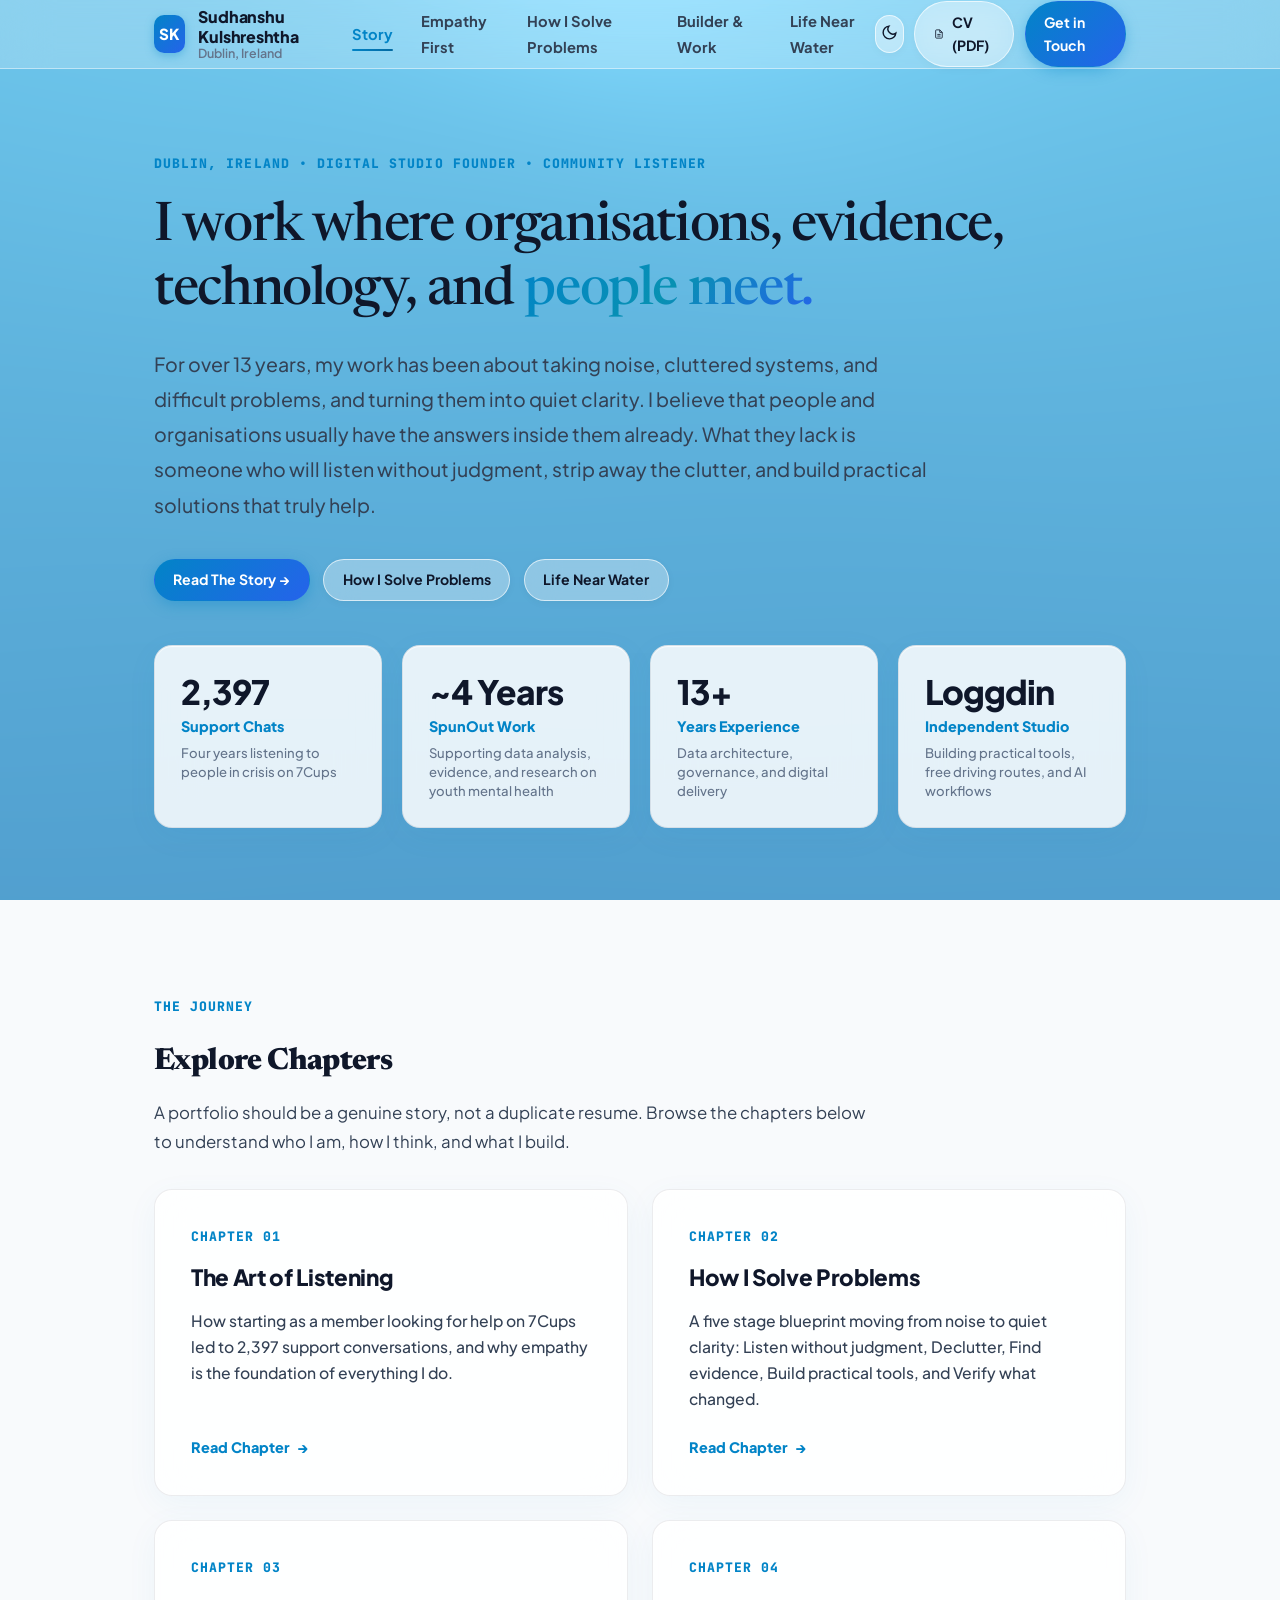
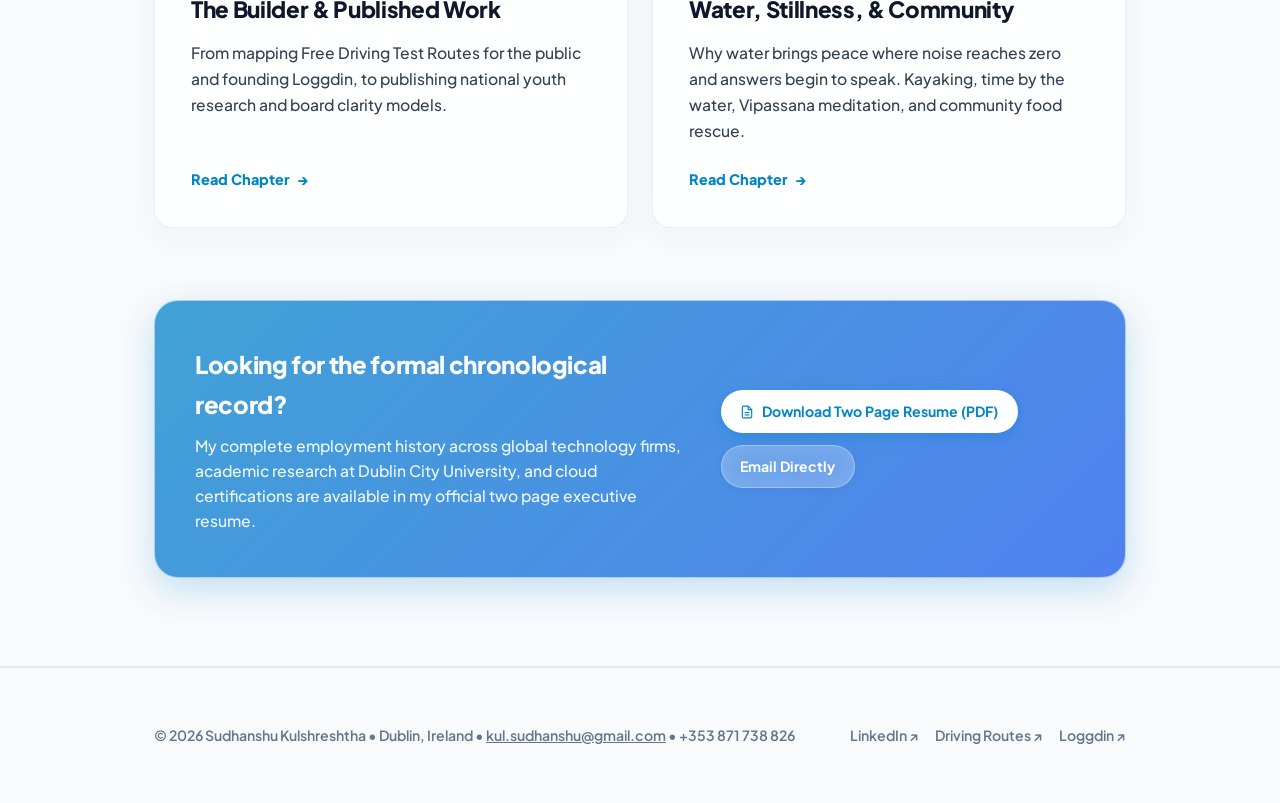
==== commit 153e06f9: "Refine narrative copy: personal ideology, universal methodology, simplified kayaking, and separate c" ====
--- a/demo/index.html
+++ b/demo/index.html
@@ -232,7 +232,7 @@
               <div class="chapter-card-num">Chapter 04</div>
               <h3>Water, Stillness, & Community</h3>
               <p>
-                Why water brings peace where noise reaches zero and answers begin to speak. Kayaking on Irish waters, Vipassana meditation, and community food rescue.
+                Why water brings peace where noise reaches zero and answers begin to speak. Kayaking, time by the water, Vipassana meditation, and community food rescue.
               </p>
             </div>
             <div class="chapter-link-arrow">
--- a/demo/css/water.css
+++ b/demo/css/water.css
@@ -1060,7 +1060,7 @@
 
 .life-pillars-grid {
   display: grid;
-  grid-template-columns: repeat(3, 1fr);
+  grid-template-columns: repeat(2, 1fr);
   gap: 1.5rem;
   margin: 3.5rem 0;
 }
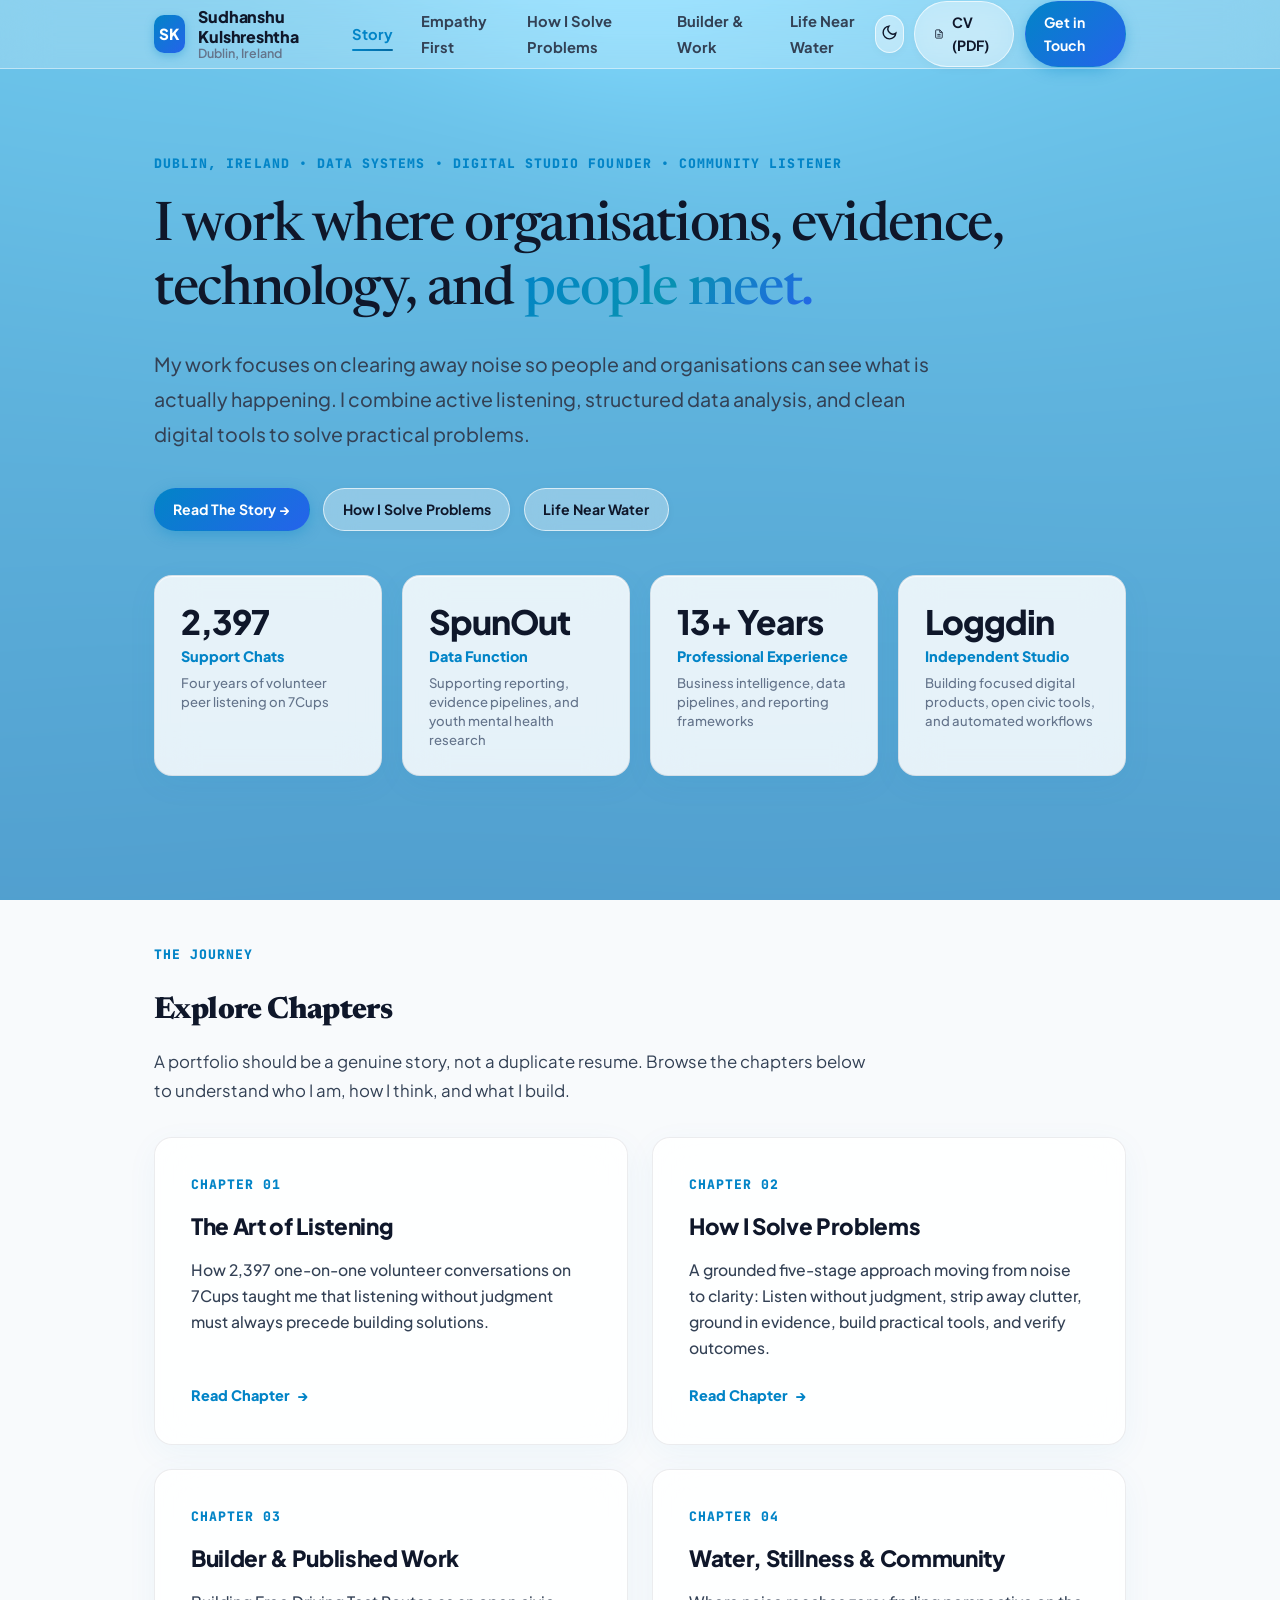
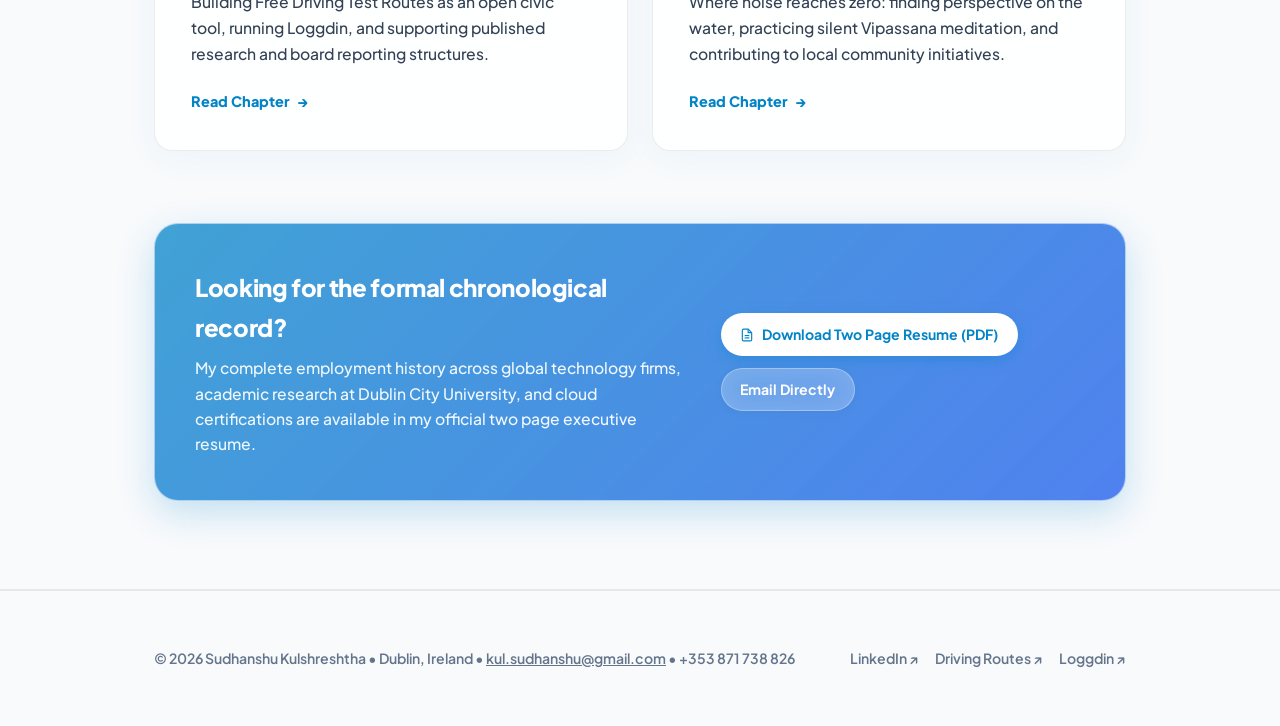
==== commit cd2b077d: "Tighten copy, ground claims, and spotlight civic volunteering across demo" ====
--- a/demo/index.html
+++ b/demo/index.html
@@ -3,8 +3,8 @@
 <head>
   <meta charset="UTF-8">
   <meta name="viewport" content="width=device-width, initial-scale=1.0">
-  <title>Sudhanshu Kulshreshtha | Story & Work</title>
-  <meta name="description" content="Personal story, problem solving philosophy, and public work of Sudhanshu Kulshreshtha.">
+  <title>Sudhanshu Kulshreshtha | Portfolio & Work</title>
+  <meta name="description" content="Data systems, digital products, and problem solving approach of Sudhanshu Kulshreshtha.">
   <link rel="preconnect" href="https://fonts.googleapis.com">
   <link rel="preconnect" href="https://fonts.gstatic.com" crossorigin>
   <link href="https://fonts.googleapis.com/css2?family=Newsreader:ital,opsz,wght@0,6..72,400;0,6..72,500;0,6..72,600;1,6..72,400;1,6..72,500&family=Plus+Jakarta+Sans:wght@400;500;600;700;800&family=JetBrains+Mono:wght@500;700&display=swap" rel="stylesheet">
@@ -121,7 +121,7 @@
     <section class="page-hero">
       <div class="container">
         <div class="page-eyebrow">
-          <span>Dublin, Ireland &bull; Digital Studio Founder &bull; Community Listener</span>
+          <span>Dublin, Ireland &bull; Data Systems &bull; Digital Studio Founder &bull; Community Listener</span>
         </div>
 
         <h1 class="page-title">
@@ -129,7 +129,7 @@
         </h1>
 
         <p class="page-lede">
-          For over 13 years, my work has been about taking noise, cluttered systems, and difficult problems, and turning them into quiet clarity. I believe that people and organisations usually have the answers inside them already. What they lack is someone who will listen without judgment, strip away the clutter, and build practical solutions that truly help.
+          My work focuses on clearing away noise so people and organisations can see what is actually happening. I combine active listening, structured data analysis, and clean digital tools to solve practical problems.
         </p>
 
         <div class="hero-cta-row">
@@ -155,22 +155,22 @@
           <div class="stat-water-card">
             <div class="stat-water-val">2,397</div>
             <div class="stat-water-label">Support Chats</div>
-            <div class="stat-water-desc">Four years listening to people in crisis on 7Cups</div>
-          </div>
-          <div class="stat-water-card">
-            <div class="stat-water-val">~4 Years</div>
-            <div class="stat-water-label">SpunOut Work</div>
-            <div class="stat-water-desc">Supporting data analysis, evidence, and research on youth mental health</div>
-          </div>
-          <div class="stat-water-card">
-            <div class="stat-water-val">13+</div>
-            <div class="stat-water-label">Years Experience</div>
-            <div class="stat-water-desc">Data architecture, governance, and digital delivery</div>
+            <div class="stat-water-desc">Four years of volunteer peer listening on 7Cups</div>
+          </div>
+          <div class="stat-water-card">
+            <div class="stat-water-val">SpunOut</div>
+            <div class="stat-water-label">Data Function</div>
+            <div class="stat-water-desc">Supporting reporting, evidence pipelines, and youth mental health research</div>
+          </div>
+          <div class="stat-water-card">
+            <div class="stat-water-val">13+ Years</div>
+            <div class="stat-water-label">Professional Experience</div>
+            <div class="stat-water-desc">Business intelligence, data pipelines, and reporting frameworks</div>
           </div>
           <div class="stat-water-card">
             <div class="stat-water-val">Loggdin</div>
             <div class="stat-water-label">Independent Studio</div>
-            <div class="stat-water-desc">Building practical tools, free driving routes, and AI workflows</div>
+            <div class="stat-water-desc">Building focused digital products, open civic tools, and automated workflows</div>
           </div>
         </div>
       </div>
@@ -193,7 +193,7 @@
               <div class="chapter-card-num">Chapter 01</div>
               <h3>The Art of Listening</h3>
               <p>
-                How starting as a member looking for help on 7Cups led to 2,397 support conversations, and why empathy is the foundation of everything I do.
+                How 2,397 one-on-one volunteer conversations on 7Cups taught me that listening without judgment must always precede building solutions.
               </p>
             </div>
             <div class="chapter-link-arrow">
@@ -206,7 +206,7 @@
               <div class="chapter-card-num">Chapter 02</div>
               <h3>How I Solve Problems</h3>
               <p>
-                A five stage blueprint moving from noise to quiet clarity: Listen without judgment, Declutter, Find evidence, Build practical tools, and Verify what changed.
+                A grounded five-stage approach moving from noise to clarity: Listen without judgment, strip away clutter, ground in evidence, build practical tools, and verify outcomes.
               </p>
             </div>
             <div class="chapter-link-arrow">
@@ -217,9 +217,9 @@
           <a href="work.html" class="chapter-card">
             <div>
               <div class="chapter-card-num">Chapter 03</div>
-              <h3>The Builder & Published Work</h3>
-              <p>
-                From mapping Free Driving Test Routes for the public and founding Loggdin, to publishing national youth research and board clarity models.
+              <h3>Builder &amp; Published Work</h3>
+              <p>
+                Building Free Driving Test Routes as an open civic tool, running Loggdin, and supporting published research and board reporting structures.
               </p>
             </div>
             <div class="chapter-link-arrow">
@@ -230,9 +230,9 @@
           <a href="life.html" class="chapter-card">
             <div>
               <div class="chapter-card-num">Chapter 04</div>
-              <h3>Water, Stillness, & Community</h3>
-              <p>
-                Why water brings peace where noise reaches zero and answers begin to speak. Kayaking, time by the water, Vipassana meditation, and community food rescue.
+              <h3>Water, Stillness &amp; Community</h3>
+              <p>
+                Where noise reaches zero: finding perspective on the water, practicing silent Vipassana meditation, and contributing to local community initiatives.
               </p>
             </div>
             <div class="chapter-link-arrow">
